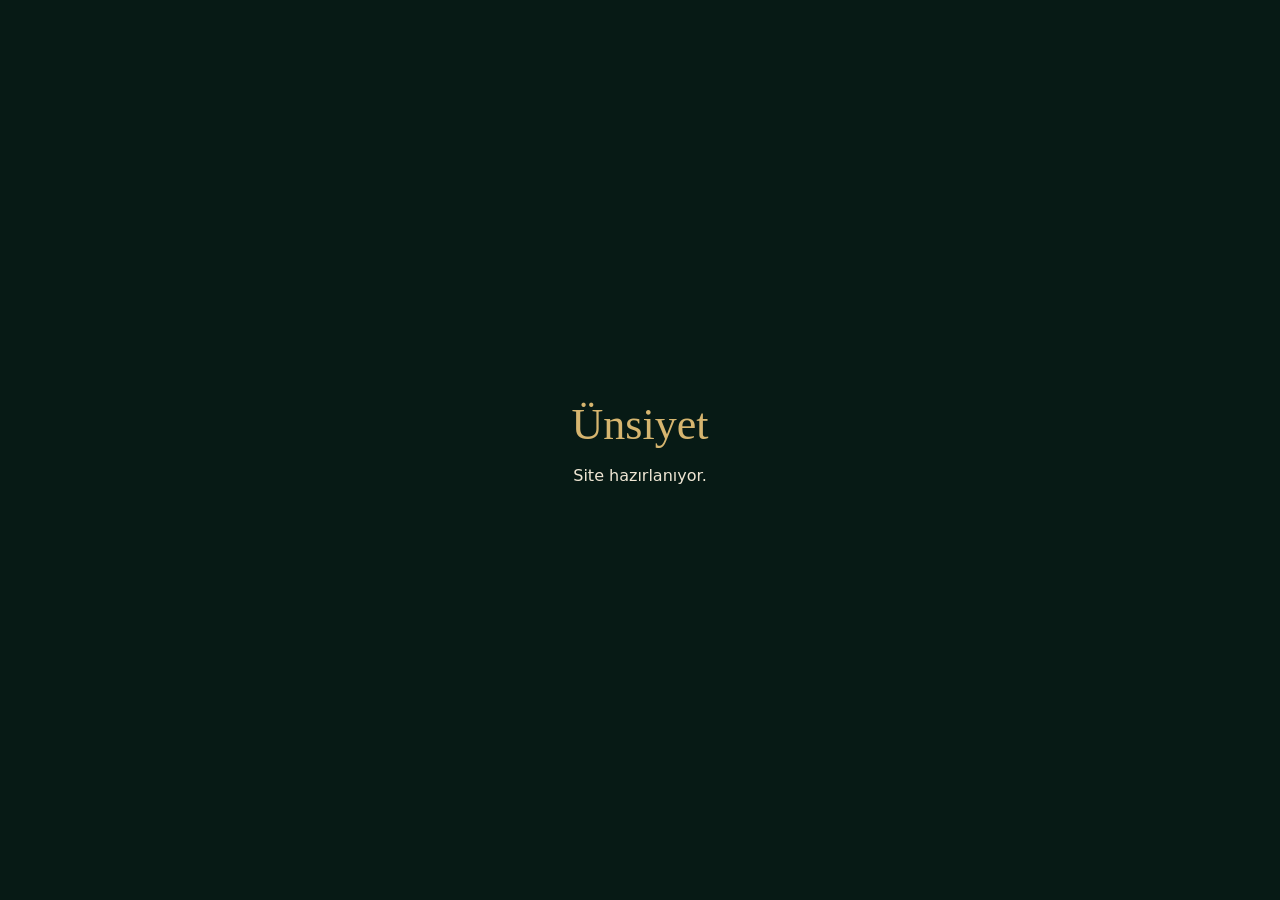
==== index.html @ 8e216255 "Placeholder page for dumaner.com.tr Co-Authored-By: Claude Opus 5.5 <noreply@anthropic.com>" ====
<!doctype html><html lang="tr"><head><meta charset="utf-8"><meta name="viewport" content="width=device-width, initial-scale=1"><title>Ünsiyet</title>
<style>body{margin:0;min-height:100vh;display:grid;place-items:center;background:#071a15;color:#efe6d4;font-family:system-ui,sans-serif;text-align:center}h1{font-family:Georgia,serif;font-weight:500;font-size:44px;margin:0 0 8px;color:#d6b56f}</style></head>
<body><main><h1>Ünsiyet</h1><p>Site hazırlanıyor.</p></main></body></html>
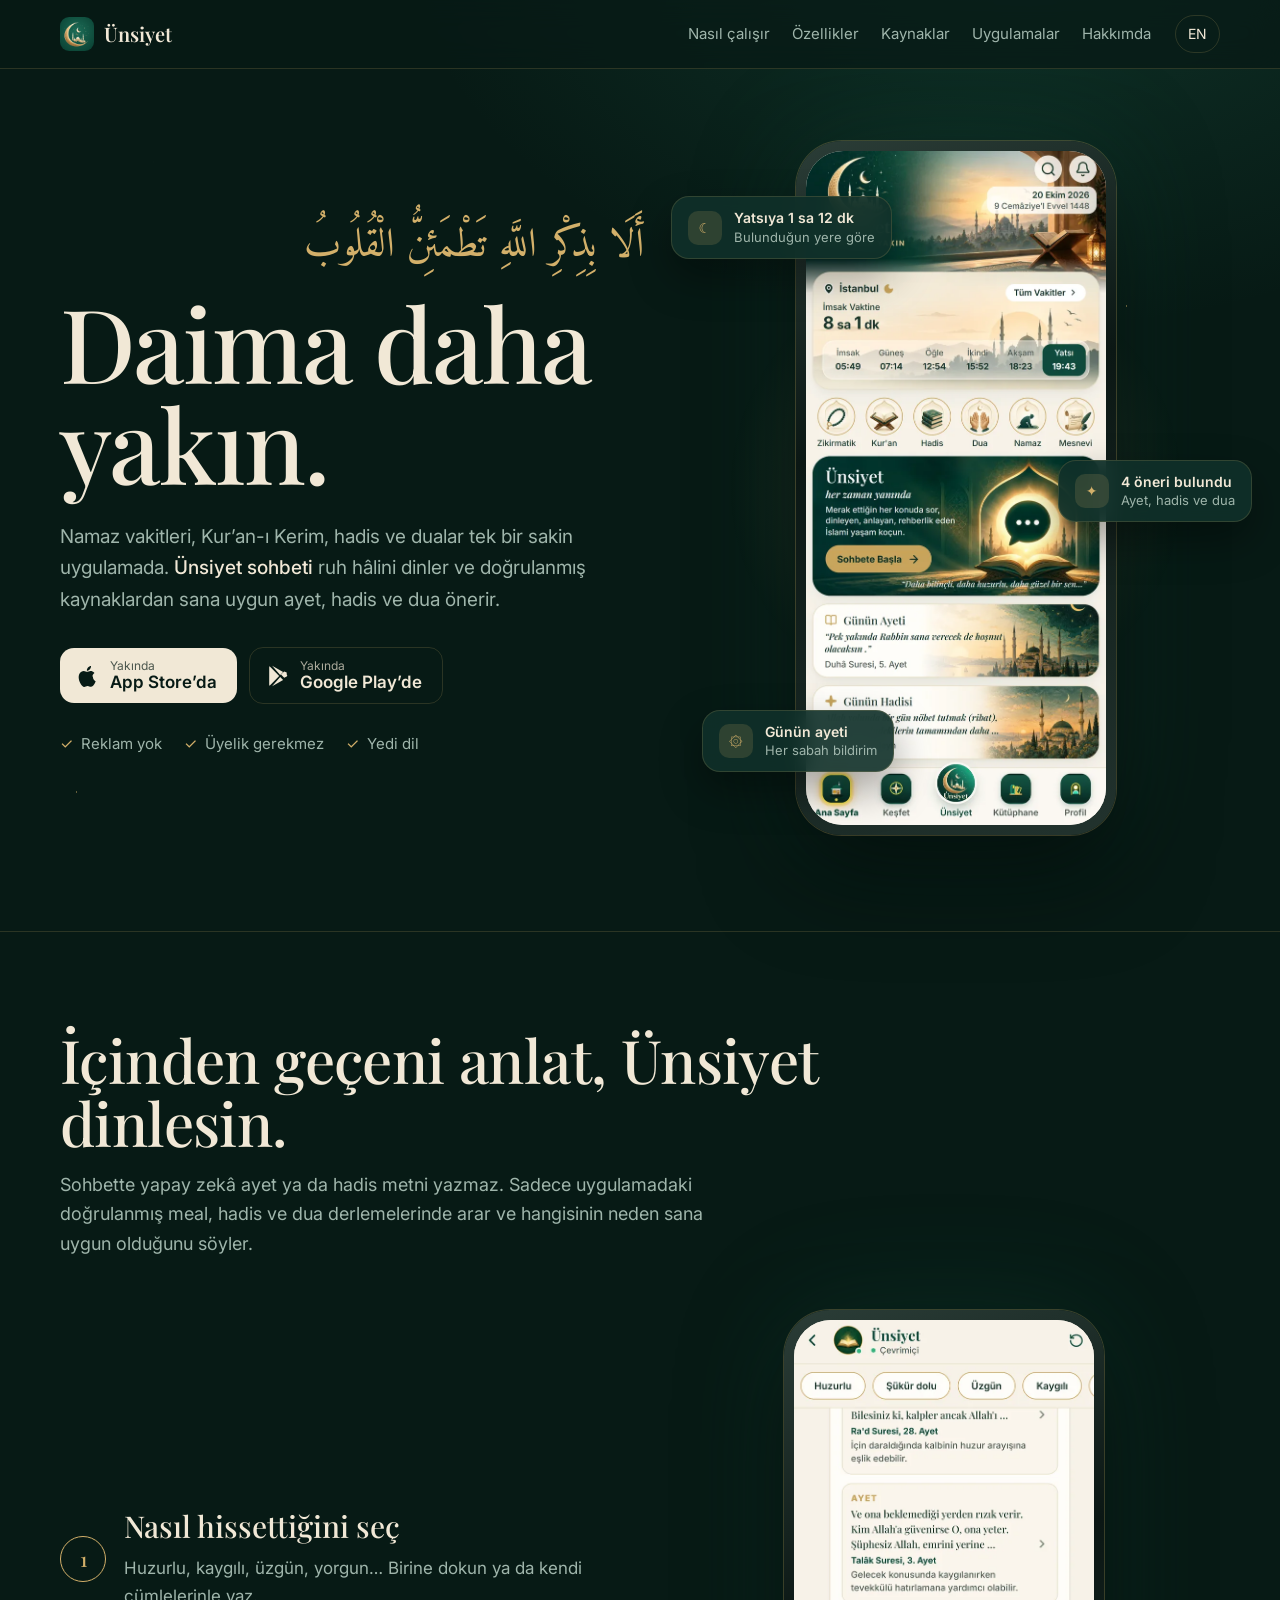
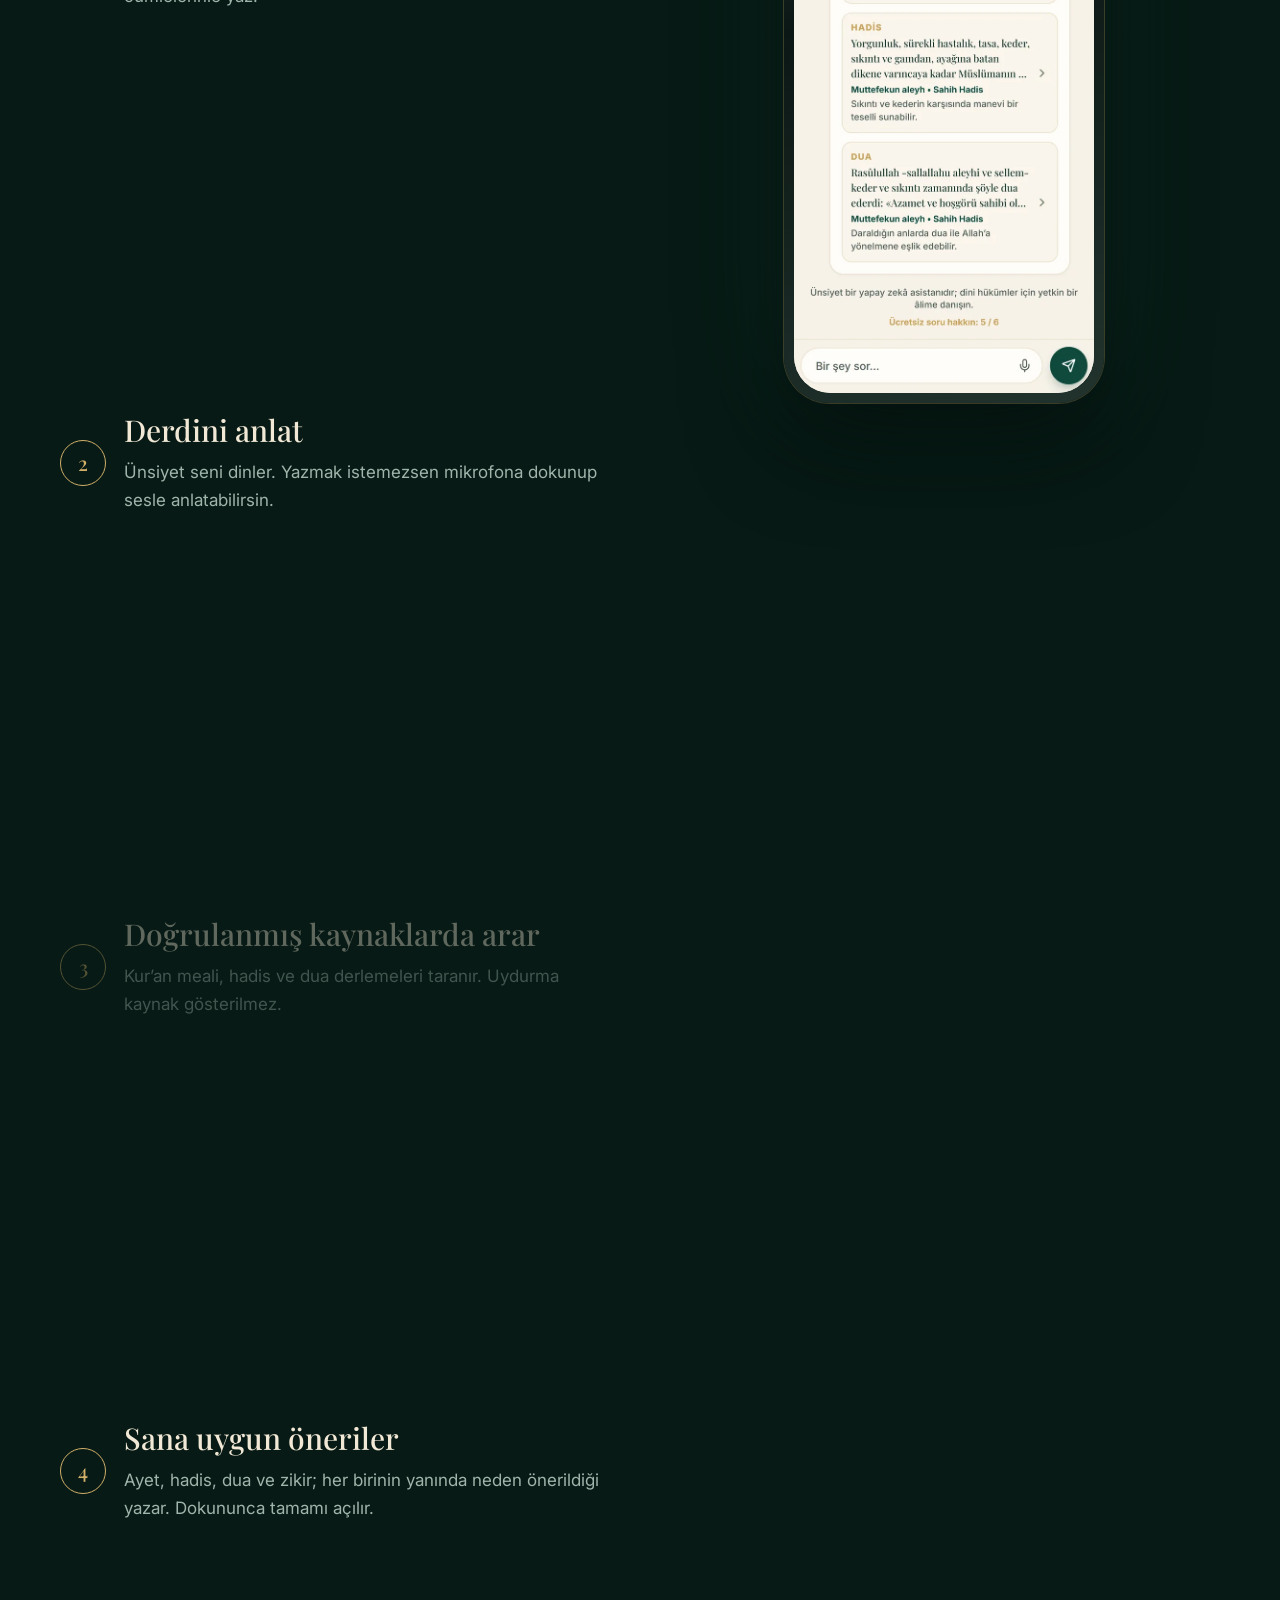
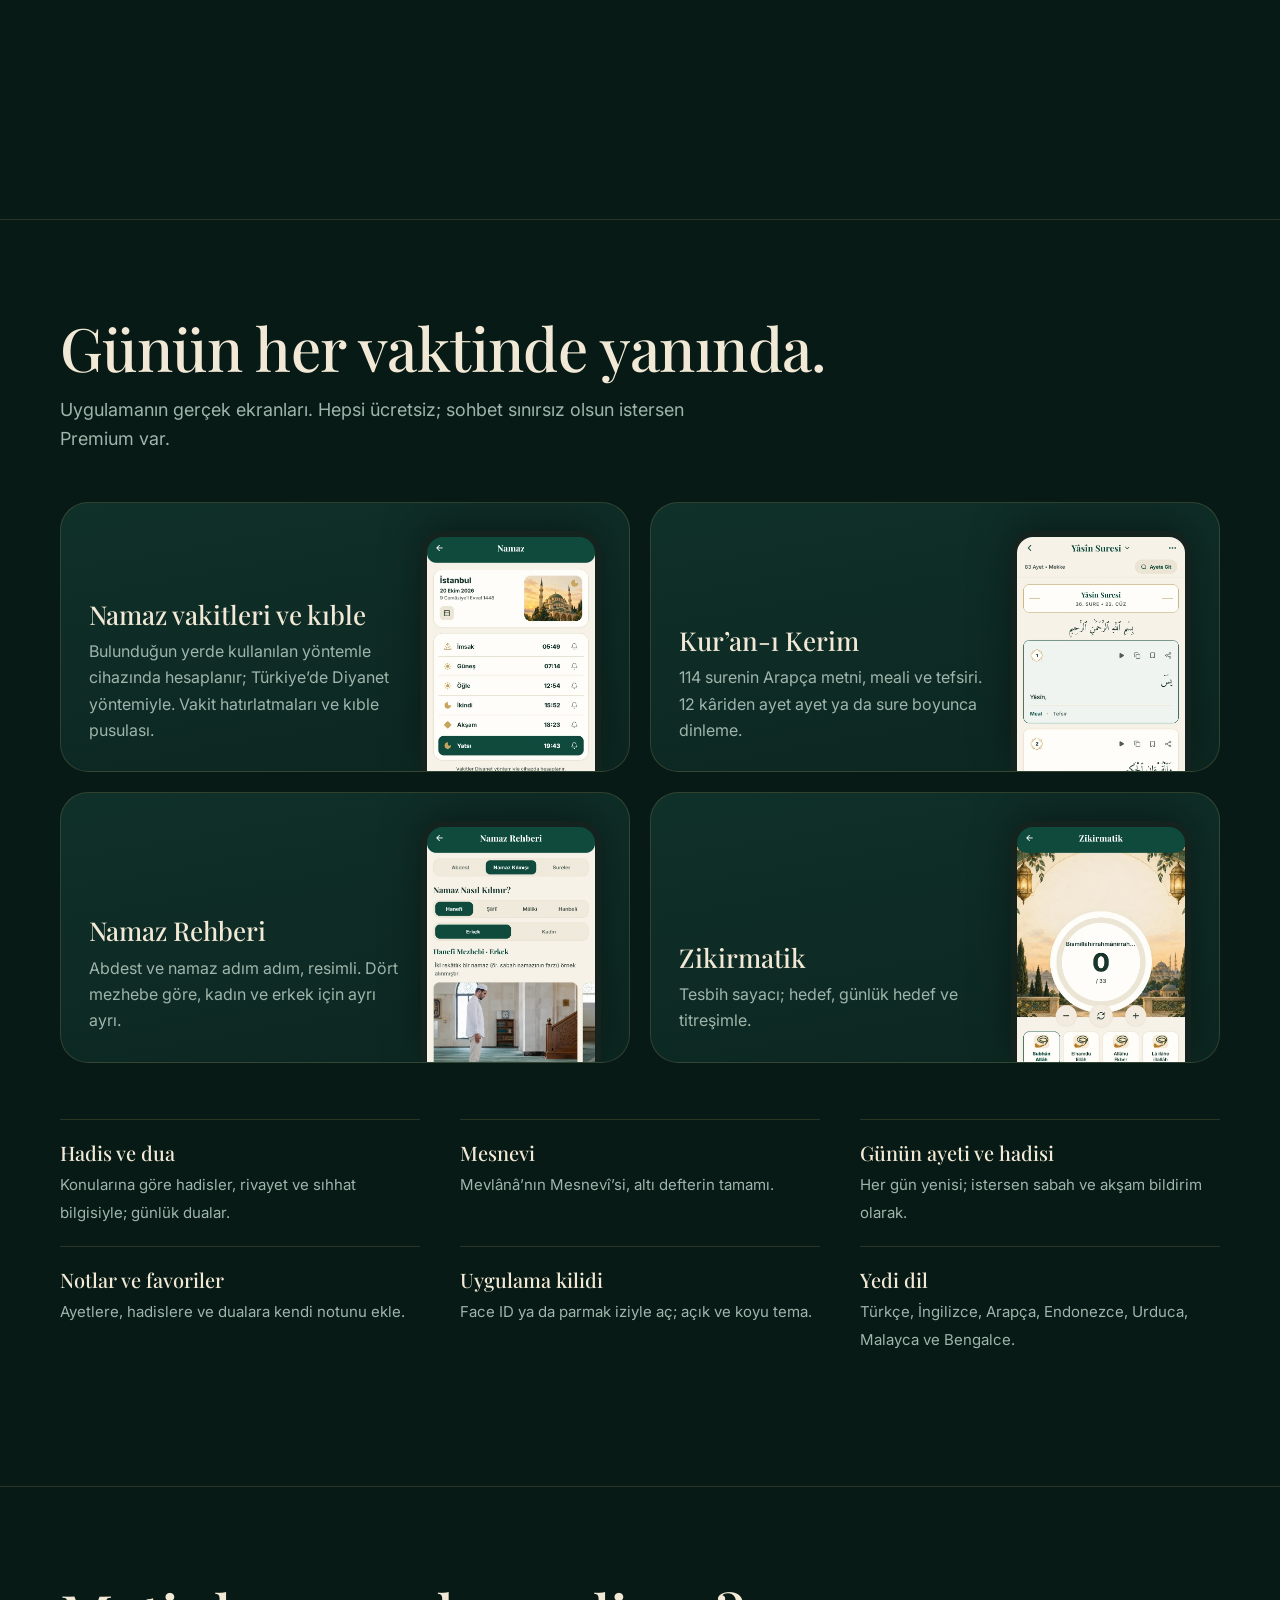
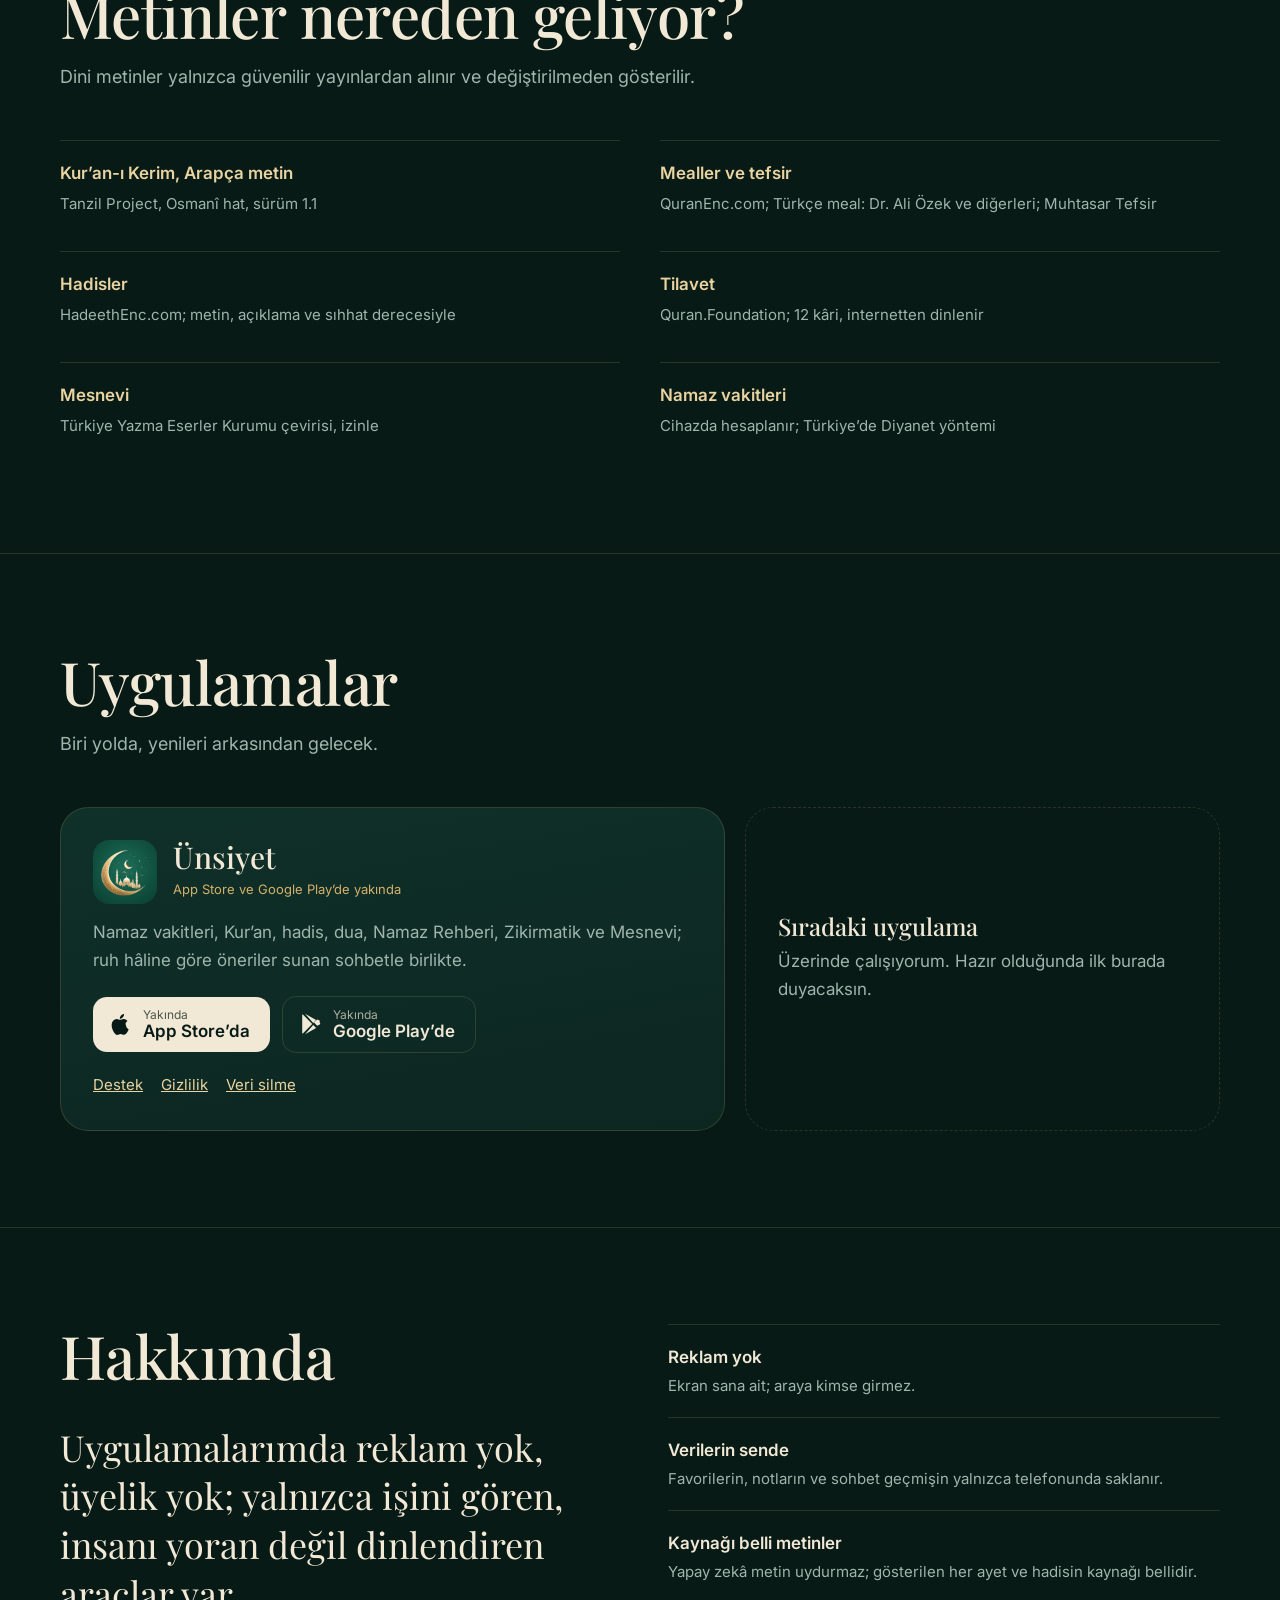
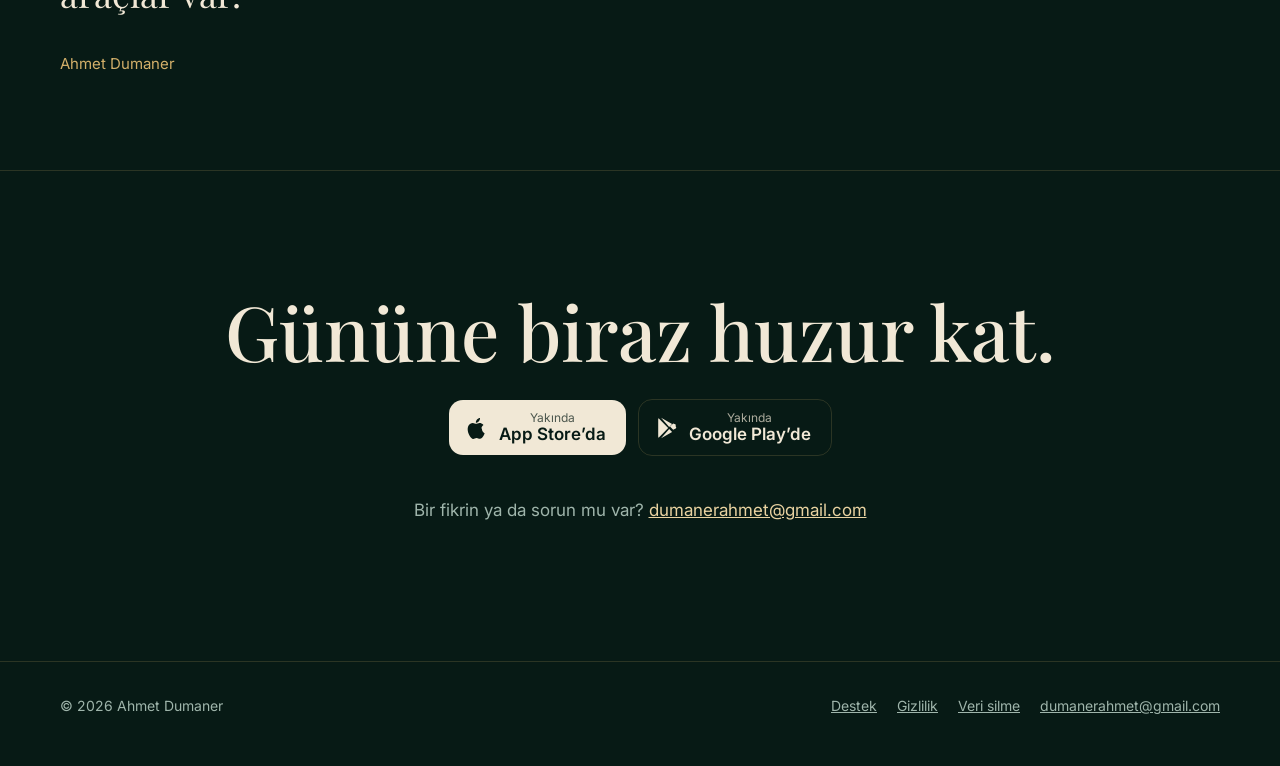
==== commit 68b0a4cc: "First version of dumaner.com.tr Home page in Turkish and English with the app's real screens, the ch" ====
--- a/index.html
+++ b/index.html
@@ -1,3 +1,105 @@
-<!doctype html><html lang="tr"><head><meta charset="utf-8"><meta name="viewport" content="width=device-width, initial-scale=1"><title>Ünsiyet</title>
-<style>body{margin:0;min-height:100vh;display:grid;place-items:center;background:#071a15;color:#efe6d4;font-family:system-ui,sans-serif;text-align:center}h1{font-family:Georgia,serif;font-weight:500;font-size:44px;margin:0 0 8px;color:#d6b56f}</style></head>
-<body><main><h1>Ünsiyet</h1><p>Site hazırlanıyor.</p></main></body></html>
+<!doctype html>
+<html lang="tr" dir="ltr">
+<head>
+<meta charset="utf-8">
+<meta name="viewport" content="width=device-width, initial-scale=1">
+<title>Ünsiyet — Kur’an, namaz vakitleri, dua ve zikir</title>
+<meta name="description" content="Ünsiyet; namaz vakitleri, kıble, Kur’an-ı Kerim, hadis, dua ve zikri bir araya getiren, ruh hâline göre öneriler sunan İslami yaşam uygulaması.">
+<meta name="theme-color" content="#071a15">
+<link rel="canonical" href="https://dumaner.com.tr/">
+<link rel="alternate" hreflang="tr" href="https://dumaner.com.tr/">
+<link rel="alternate" hreflang="en" href="https://dumaner.com.tr/en/">
+<meta property="og:title" content="Ünsiyet — Kur’an, namaz vakitleri, dua ve zikir">
+<meta property="og:description" content="Ünsiyet; namaz vakitleri, kıble, Kur’an-ı Kerim, hadis, dua ve zikri bir araya getiren, ruh hâline göre öneriler sunan İslami yaşam uygulaması.">
+<meta property="og:image" content="https://dumaner.com.tr/assets/og.png">
+<meta property="og:url" content="https://dumaner.com.tr/">
+<link rel="icon" href="/assets/icon-192.png">
+<link rel="apple-touch-icon" href="/assets/icon-192.png">
+<link rel="preconnect" href="https://fonts.googleapis.com">
+<link rel="preconnect" href="https://fonts.gstatic.com" crossorigin>
+<link rel="stylesheet" href="https://fonts.googleapis.com/css2?family=Amiri&family=Inter:wght@400;500;600&family=Playfair+Display:wght@500;600&display=swap">
+<link rel="stylesheet" href="/assets/styles.css">
+</head>
+<body>
+<header class="top"><div class="wrap">
+<a class="brand" href="/"><img src="/assets/icon-192.png" alt=""><span>Ünsiyet</span></a>
+<nav aria-label="Sayfa"><a href="#how">Nasıl çalışır</a><a href="#features">Özellikler</a><a href="#sources">Kaynaklar</a><a href="#apps">Uygulamalar</a><a href="#about">Hakkımda</a></nav><a class="lang" href="/en/" hreflang="en">EN</a>
+</div></header>
+<main>
+<section class="hero" id="top"><div class="wrap">
+<div>
+<h1><span class="arabic" lang="ar" dir="rtl">أَلَا بِذِكْرِ اللَّهِ تَطْمَئِنُّ الْقُلُوبُ</span>Daima daha yakın.</h1>
+<p class="lead">Namaz vakitleri, Kur’an-ı Kerim, hadis ve dualar tek bir sakin uygulamada. <strong>Ünsiyet sohbeti</strong> ruh hâlini dinler ve doğrulanmış kaynaklardan sana uygun ayet, hadis ve dua önerir.</p>
+<div class="actions">
+<a class="store" aria-disabled="true"><svg viewBox="0 0 24 24" aria-hidden="true"><path fill="currentColor" d="M16.4 12.6c0-2.4 2-3.6 2.1-3.7-1.2-1.7-3-1.9-3.6-2-1.5-.2-3 .9-3.8.9s-2-.9-3.3-.9C6.1 7 4.5 8 3.6 9.6c-1.9 3.2-.5 8 1.3 10.6.9 1.3 2 2.7 3.3 2.7 1.3-.1 1.8-.9 3.4-.9s2 .9 3.4.8c1.4 0 2.3-1.3 3.2-2.6 1-1.5 1.4-2.9 1.4-3-.1 0-2.7-1-2.7-4.6zM13.9 5.2c.7-.9 1.2-2 1.1-3.2-1 0-2.3.7-3 1.6-.7.8-1.3 2-1.1 3.1 1.1.1 2.3-.6 3-1.5z"/></svg><span><small>Yakında</small><b>App Store’da</b></span></a>
+<a class="store ghost" aria-disabled="true"><svg viewBox="0 0 24 24" aria-hidden="true"><path fill="currentColor" d="M3.6 2.3c-.3.3-.4.7-.4 1.2v17c0 .5.1.9.4 1.2l9.6-9.7-9.6-9.7zm10.6 10.7 2.9 2.9-11 6.3 8.1-9.2zm0-2L6.1 1.8l11 6.3-2.9 2.9zm6.5-.4c.7.4.7 1.4 0 1.8l-2.5 1.4-3.2-3.2 3.2-3.2 2.5 1.2z"/></svg><span><small>Yakında</small><b>Google Play’de</b></span></a>
+</div>
+<ul class="facts"><li>Reklam yok</li><li>Üyelik gerekmez</li><li>Yedi dil</li></ul>
+</div>
+<div class="stage">
+<div class="halo"></div>
+<div class="phone"><div class="screen"><img src="/assets/shots/tr/1-home.webp" alt="Daima daha yakın." fetchpriority="high" width="430" height="932"></div></div>
+<div class="chip c1" aria-hidden="true"><i>☾</i><div><b>Yatsıya 1 sa 12 dk</b><span>Bulunduğun yere göre</span></div></div>
+<div class="chip c2" aria-hidden="true"><i>✦</i><div><b>4 öneri bulundu</b><span>Ayet, hadis ve dua</span></div></div>
+<div class="chip c3" aria-hidden="true"><i>۞</i><div><b>Günün ayeti</b><span>Her sabah bildirim</span></div></div>
+</div>
+</div></section>
+
+<section class="block" id="how"><div class="wrap">
+<h2>İçinden geçeni anlat, Ünsiyet dinlesin.</h2>
+<p class="intro">Sohbette yapay zekâ ayet ya da hadis metni yazmaz. Sadece uygulamadaki doğrulanmış meal, hadis ve dua derlemelerinde arar ve hangisinin neden sana uygun olduğunu söyler.</p>
+<div class="how">
+<ol class="steps"><li><h3>Nasıl hissettiğini seç</h3><p>Huzurlu, kaygılı, üzgün, yorgun… Birine dokun ya da kendi cümlelerinle yaz.</p></li><li><h3>Derdini anlat</h3><p>Ünsiyet seni dinler. Yazmak istemezsen mikrofona dokunup sesle anlatabilirsin.</p></li><li><h3>Doğrulanmış kaynaklarda arar</h3><p>Kur’an meali, hadis ve dua derlemeleri taranır. Uydurma kaynak gösterilmez.</p></li><li><h3>Sana uygun öneriler</h3><p>Ayet, hadis, dua ve zikir; her birinin yanında neden önerildiği yazar. Dokununca tamamı açılır.</p></li></ol>
+<div class="sticky" aria-hidden="true"><div class="phone"><div class="screen">
+<div class="mock"><div class="bar"><img src="/assets/icon-192.png" alt=""><div><b>Ünsiyet</b><span>● Çevrimiçi</span></div></div><div class="moods"><span>Huzurlu</span><span>Şükür dolu</span><span>Üzgün</span><span class="sel">Kaygılı</span><span>Yorgun</span></div><div class="bubble">Selâmün aleyküm! Bugün kendini nasıl hissediyorsun?</div></div>
+<div class="mock"><div class="bar"><img src="/assets/icon-192.png" alt=""><div><b>Ünsiyet</b><span>● Çevrimiçi</span></div></div><div class="bubble">Selâmün aleyküm! Bugün kendini nasıl hissediyorsun?</div><div class="bubble me">Son zamanlarda geleceğimle ilgili çok kaygılıyım, içim daralıyor.</div><div class="typing">Ünsiyet yazıyor…</div></div>
+<div class="mock"><div class="bar"><img src="/assets/icon-192.png" alt=""><div><b>Ünsiyet</b><span>● Çevrimiçi</span></div></div><div class="bubble me">Son zamanlarda geleceğimle ilgili çok kaygılıyım, içim daralıyor.</div><div class="sources"><div><span>Kur’an meali</span><em>kaygı, huzur</em></div><div><span>Hadisler</span><em>sıkıntı, tasa</em></div><div><span>Dualar</span><em>darlık anı</em></div></div><div class="typing">Ünsiyet yazıyor…</div></div>
+<img src="/assets/shots/tr/2-chat.webp" alt="Sana uygun öneriler" loading="lazy" width="430" height="932">
+</div></div></div>
+</div>
+</div></section>
+
+<section class="block" id="features"><div class="wrap">
+<h2>Günün her vaktinde yanında.</h2>
+<p class="intro">Uygulamanın gerçek ekranları. Hepsi ücretsiz; sohbet sınırsız olsun istersen Premium var.</p>
+<div class="tiles"><article class="tile"><div><h3>Namaz vakitleri ve kıble</h3><p>Bulunduğun yerde kullanılan yöntemle cihazında hesaplanır; Türkiye’de Diyanet yöntemiyle. Vakit hatırlatmaları ve kıble pusulası.</p></div><div class="shot"><img src="/assets/shots/tr/3-prayer.webp" alt="Namaz vakitleri ve kıble" loading="lazy" width="430" height="932"></div></article><article class="tile"><div><h3>Kur’an-ı Kerim</h3><p>114 surenin Arapça metni, meali ve tefsiri. 12 kâriden ayet ayet ya da sure boyunca dinleme.</p></div><div class="shot"><img src="/assets/shots/tr/4-quran.webp" alt="Kur’an-ı Kerim" loading="lazy" width="430" height="932"></div></article><article class="tile"><div><h3>Namaz Rehberi</h3><p>Abdest ve namaz adım adım, resimli. Dört mezhebe göre, kadın ve erkek için ayrı ayrı.</p></div><div class="shot"><img src="/assets/shots/tr/5-guide.webp" alt="Namaz Rehberi" loading="lazy" width="430" height="932"></div></article><article class="tile"><div><h3>Zikirmatik</h3><p>Tesbih sayacı; hedef, günlük hedef ve titreşimle.</p></div><div class="shot"><img src="/assets/shots/tr/6-dhikr.webp" alt="Zikirmatik" loading="lazy" width="430" height="932"></div></article></div>
+<ul class="more"><li><b>Hadis ve dua</b><span>Konularına göre hadisler, rivayet ve sıhhat bilgisiyle; günlük dualar.</span></li><li><b>Mesnevi</b><span>Mevlânâ’nın Mesnevî’si, altı defterin tamamı.</span></li><li><b>Günün ayeti ve hadisi</b><span>Her gün yenisi; istersen sabah ve akşam bildirim olarak.</span></li><li><b>Notlar ve favoriler</b><span>Ayetlere, hadislere ve dualara kendi notunu ekle.</span></li><li><b>Uygulama kilidi</b><span>Face ID ya da parmak iziyle aç; açık ve koyu tema.</span></li><li><b>Yedi dil</b><span>Türkçe, İngilizce, Arapça, Endonezce, Urduca, Malayca ve Bengalce.</span></li></ul>
+</div></section>
+
+<section class="block" id="sources"><div class="wrap">
+<h2>Metinler nereden geliyor?</h2>
+<p class="intro">Dini metinler yalnızca güvenilir yayınlardan alınır ve değiştirilmeden gösterilir.</p>
+<ul class="sources-list"><li><b>Kur’an-ı Kerim, Arapça metin</b><span>Tanzil Project, Osmanî hat, sürüm 1.1</span></li><li><b>Mealler ve tefsir</b><span>QuranEnc.com; Türkçe meal: Dr. Ali Özek ve diğerleri; Muhtasar Tefsir</span></li><li><b>Hadisler</b><span>HadeethEnc.com; metin, açıklama ve sıhhat derecesiyle</span></li><li><b>Tilavet</b><span>Quran.Foundation; 12 kâri, internetten dinlenir</span></li><li><b>Mesnevi</b><span>Türkiye Yazma Eserler Kurumu çevirisi, izinle</span></li><li><b>Namaz vakitleri</b><span>Cihazda hesaplanır; Türkiye’de Diyanet yöntemi</span></li></ul>
+</div></section>
+
+<section class="block" id="apps"><div class="wrap">
+<h2>Uygulamalar</h2>
+<p class="intro">Biri yolda, yenileri arkasından gelecek.</p>
+<div class="apps">
+<article class="app-card"><header><img src="/assets/icon-192.png" alt=""><div><h3>Ünsiyet</h3><span class="status">App Store ve Google Play’de yakında</span></div></header>
+<p>Namaz vakitleri, Kur’an, hadis, dua, Namaz Rehberi, Zikirmatik ve Mesnevi; ruh hâline göre öneriler sunan sohbetle birlikte.</p><div class="actions">
+<a class="store" aria-disabled="true"><svg viewBox="0 0 24 24" aria-hidden="true"><path fill="currentColor" d="M16.4 12.6c0-2.4 2-3.6 2.1-3.7-1.2-1.7-3-1.9-3.6-2-1.5-.2-3 .9-3.8.9s-2-.9-3.3-.9C6.1 7 4.5 8 3.6 9.6c-1.9 3.2-.5 8 1.3 10.6.9 1.3 2 2.7 3.3 2.7 1.3-.1 1.8-.9 3.4-.9s2 .9 3.4.8c1.4 0 2.3-1.3 3.2-2.6 1-1.5 1.4-2.9 1.4-3-.1 0-2.7-1-2.7-4.6zM13.9 5.2c.7-.9 1.2-2 1.1-3.2-1 0-2.3.7-3 1.6-.7.8-1.3 2-1.1 3.1 1.1.1 2.3-.6 3-1.5z"/></svg><span><small>Yakında</small><b>App Store’da</b></span></a>
+<a class="store ghost" aria-disabled="true"><svg viewBox="0 0 24 24" aria-hidden="true"><path fill="currentColor" d="M3.6 2.3c-.3.3-.4.7-.4 1.2v17c0 .5.1.9.4 1.2l9.6-9.7-9.6-9.7zm10.6 10.7 2.9 2.9-11 6.3 8.1-9.2zm0-2L6.1 1.8l11 6.3-2.9 2.9zm6.5-.4c.7.4.7 1.4 0 1.8l-2.5 1.4-3.2-3.2 3.2-3.2 2.5 1.2z"/></svg><span><small>Yakında</small><b>Google Play’de</b></span></a>
+</div><div class="links"><a href="/unsiyet/support.html#tr">Destek</a><a href="/unsiyet/privacy.html#tr">Gizlilik</a><a href="/unsiyet/delete-data.html#tr">Veri silme</a></div></article>
+<article class="app-card next"><h3>Sıradaki uygulama</h3><p>Üzerinde çalışıyorum. Hazır olduğunda ilk burada duyacaksın.</p></article>
+</div>
+</div></section>
+
+<section class="block" id="about"><div class="wrap about">
+<div><h2>Hakkımda</h2><blockquote><p>Uygulamalarımda reklam yok, üyelik yok; yalnızca işini gören, insanı yoran değil dinlendiren araçlar var.</p><footer>Ahmet Dumaner</footer></blockquote></div>
+<ul class="values"><li><b>Reklam yok</b><span>Ekran sana ait; araya kimse girmez.</span></li><li><b>Verilerin sende</b><span>Favorilerin, notların ve sohbet geçmişin yalnızca telefonunda saklanır.</span></li><li><b>Kaynağı belli metinler</b><span>Yapay zekâ metin uydurmaz; gösterilen her ayet ve hadisin kaynağı bellidir.</span></li></ul>
+</div></section>
+
+<section class="closing" id="contact"><div class="wrap">
+<h2>Gününe biraz huzur kat.</h2>
+<div class="actions">
+<a class="store" aria-disabled="true"><svg viewBox="0 0 24 24" aria-hidden="true"><path fill="currentColor" d="M16.4 12.6c0-2.4 2-3.6 2.1-3.7-1.2-1.7-3-1.9-3.6-2-1.5-.2-3 .9-3.8.9s-2-.9-3.3-.9C6.1 7 4.5 8 3.6 9.6c-1.9 3.2-.5 8 1.3 10.6.9 1.3 2 2.7 3.3 2.7 1.3-.1 1.8-.9 3.4-.9s2 .9 3.4.8c1.4 0 2.3-1.3 3.2-2.6 1-1.5 1.4-2.9 1.4-3-.1 0-2.7-1-2.7-4.6zM13.9 5.2c.7-.9 1.2-2 1.1-3.2-1 0-2.3.7-3 1.6-.7.8-1.3 2-1.1 3.1 1.1.1 2.3-.6 3-1.5z"/></svg><span><small>Yakında</small><b>App Store’da</b></span></a>
+<a class="store ghost" aria-disabled="true"><svg viewBox="0 0 24 24" aria-hidden="true"><path fill="currentColor" d="M3.6 2.3c-.3.3-.4.7-.4 1.2v17c0 .5.1.9.4 1.2l9.6-9.7-9.6-9.7zm10.6 10.7 2.9 2.9-11 6.3 8.1-9.2zm0-2L6.1 1.8l11 6.3-2.9 2.9zm6.5-.4c.7.4.7 1.4 0 1.8l-2.5 1.4-3.2-3.2 3.2-3.2 2.5 1.2z"/></svg><span><small>Yakında</small><b>Google Play’de</b></span></a>
+</div>
+<p>Bir fikrin ya da sorun mu var? <a href="mailto:dumanerahmet@gmail.com">dumanerahmet@gmail.com</a></p>
+</div></section>
+</main>
+<footer class="site"><div class="wrap"><span>© 2026 Ahmet Dumaner</span><nav><a href="/unsiyet/support.html#tr">Destek</a><a href="/unsiyet/privacy.html#tr">Gizlilik</a><a href="/unsiyet/delete-data.html#tr">Veri silme</a><a href="mailto:dumanerahmet@gmail.com">dumanerahmet@gmail.com</a></nav></div></footer>
+<script src="/assets/site.js" defer></script>
+</body>
+</html>
--- a/assets/styles.css
+++ b/assets/styles.css
@@ -0,0 +1,322 @@
+/* dumaner.com.tr — night emerald, gold, parchment. Shared by every page. */
+:root {
+  --night: #071a15;
+  --deep: #0c2620;
+  --panel: #10302a;
+  --line: rgba(211, 176, 106, 0.18);
+  --gold: #d3b06a;
+  --gold-soft: #e9d3a1;
+  --parchment: #f1e8d6;
+  --sage: #9fb5ab;
+  --emerald: #2f8f70;
+  --radius-lg: 28px;
+  --radius-md: 18px;
+  --serif: 'Playfair Display', Georgia, 'Times New Roman', serif;
+  --sans: 'Inter', system-ui, -apple-system, 'Segoe UI', sans-serif;
+  --arabic: 'Amiri', 'Noto Naskh Arabic', serif;
+  color-scheme: dark;
+}
+
+* { box-sizing: border-box; }
+html { scroll-behavior: smooth; }
+@media (prefers-reduced-motion: reduce) { html { scroll-behavior: auto; } }
+
+body {
+  margin: 0;
+  background: var(--night);
+  color: var(--parchment);
+  font: 400 17px/1.65 var(--sans);
+  -webkit-font-smoothing: antialiased;
+}
+
+/* A quiet star field behind the whole page. */
+body::before {
+  content: '';
+  position: fixed;
+  inset: 0;
+  z-index: -1;
+  background:
+    radial-gradient(1px 1px at 12% 18%, rgba(241, 232, 214, 0.55) 50%, transparent 51%),
+    radial-gradient(1px 1px at 72% 9%, rgba(241, 232, 214, 0.4) 50%, transparent 51%),
+    radial-gradient(1.5px 1.5px at 88% 34%, rgba(211, 176, 106, 0.6) 50%, transparent 51%),
+    radial-gradient(1px 1px at 33% 62%, rgba(241, 232, 214, 0.35) 50%, transparent 51%),
+    radial-gradient(1px 1px at 58% 78%, rgba(241, 232, 214, 0.3) 50%, transparent 51%),
+    radial-gradient(1.5px 1.5px at 6% 88%, rgba(211, 176, 106, 0.45) 50%, transparent 51%),
+    radial-gradient(900px 600px at 80% -10%, rgba(47, 143, 112, 0.22), transparent 70%),
+    var(--night);
+}
+
+a { color: var(--gold-soft); }
+a:focus-visible, button:focus-visible { outline: 2px solid var(--gold); outline-offset: 3px; border-radius: 6px; }
+img { max-width: 100%; display: block; }
+
+.wrap { width: min(1160px, 100% - 32px); margin-inline: auto; }
+
+/* Header */
+.top {
+  position: sticky;
+  top: 0;
+  z-index: 10;
+  backdrop-filter: blur(14px);
+  background: rgba(7, 26, 21, 0.72);
+  border-bottom: 1px solid var(--line);
+}
+.top .wrap { display: flex; align-items: center; gap: 24px; min-height: 68px; }
+.brand { display: flex; align-items: center; gap: 10px; text-decoration: none; color: var(--parchment); }
+.brand img { width: 34px; height: 34px; border-radius: 9px; }
+.brand span { font: 600 20px/1 var(--serif); }
+.top nav { display: flex; gap: 22px; margin-inline-start: auto; }
+.top nav a { color: var(--sage); text-decoration: none; font-size: 15px; }
+.top nav a:hover { color: var(--parchment); }
+.lang { font-size: 14px; padding: 6px 12px; border: 1px solid var(--line); border-radius: 999px; text-decoration: none; color: var(--parchment); }
+@media (max-width: 860px) { .top nav { display: none; } .lang { margin-inline-start: auto; } }
+
+/* Hero */
+.hero { padding: 72px 0 96px; }
+.hero .wrap { display: grid; grid-template-columns: 1.05fr 0.95fr; gap: 48px; align-items: center; }
+.hero h1 {
+  font: 500 clamp(52px, 8vw, 104px) / 0.98 var(--serif);
+  letter-spacing: -0.02em;
+  margin: 0 0 28px;
+  color: var(--parchment);
+}
+.hero h1 .arabic {
+  display: block;
+  font: 400 clamp(26px, 3.4vw, 40px) / 1.4 var(--arabic);
+  color: var(--gold);
+  letter-spacing: 0;
+  margin-bottom: 18px;
+  text-align: start;
+}
+.hero p.lead { font-size: 19px; color: var(--sage); max-width: 34em; margin: 0 0 32px; }
+.hero p.lead strong { color: var(--parchment); font-weight: 500; }
+.actions { display: flex; flex-wrap: wrap; gap: 12px; align-items: center; }
+.store {
+  display: inline-flex;
+  align-items: center;
+  gap: 10px;
+  padding: 11px 20px 11px 16px;
+  border-radius: 14px;
+  background: var(--parchment);
+  color: var(--night);
+  text-decoration: none;
+  line-height: 1.15;
+}
+.store svg { width: 24px; height: 24px; flex: none; }
+.store small { display: block; font-size: 12px; opacity: 0.7; }
+.store b { font-size: 17px; font-weight: 600; }
+.store[aria-disabled='true'] { cursor: default; }
+.store.ghost { background: transparent; color: var(--parchment); border: 1px solid var(--line); }
+.button-link { color: var(--parchment); text-decoration: none; padding: 12px 18px; border-radius: 14px; border: 1px solid var(--line); font-weight: 500; }
+.button-link:hover { border-color: var(--gold); }
+.facts { display: flex; flex-wrap: wrap; gap: 8px 22px; list-style: none; padding: 0; margin: 28px 0 0; color: var(--sage); font-size: 15px; }
+.facts li::before { content: '✓'; color: var(--gold); margin-inline-end: 8px; }
+
+/* Phone frame around a real screenshot */
+.stage { position: relative; display: grid; place-items: center; min-height: 640px; }
+.phone {
+  position: relative;
+  width: min(320px, 78vw);
+  aspect-ratio: 430 / 932;
+  border-radius: 46px;
+  padding: 10px;
+  background: linear-gradient(160deg, #2b3d37, #0b1714 40%, #22332e);
+  box-shadow: 0 0 0 1px rgba(211, 176, 106, 0.25), 0 40px 90px rgba(0, 0, 0, 0.55), 0 0 120px rgba(47, 143, 112, 0.18);
+}
+.phone .screen { width: 100%; height: 100%; border-radius: 37px; overflow: hidden; background: #f7f2e9; position: relative; }
+.phone .screen img { width: 100%; height: 100%; object-fit: cover; object-position: top; }
+.halo {
+  position: absolute;
+  width: 520px;
+  height: 520px;
+  border-radius: 50%;
+  background: radial-gradient(circle, rgba(211, 176, 106, 0.16), transparent 62%);
+  z-index: -1;
+}
+.chip {
+  position: absolute;
+  display: flex;
+  align-items: center;
+  gap: 12px;
+  padding: 12px 16px;
+  border-radius: var(--radius-md);
+  background: rgba(16, 48, 42, 0.9);
+  border: 1px solid var(--line);
+  backdrop-filter: blur(10px);
+  box-shadow: 0 18px 40px rgba(0, 0, 0, 0.35);
+  font-size: 14px;
+  line-height: 1.3;
+  max-width: 240px;
+}
+.chip b { display: block; color: var(--parchment); font-weight: 600; }
+.chip span { color: var(--sage); font-size: 13px; }
+.chip i { font-style: normal; display: grid; place-items: center; width: 34px; height: 34px; border-radius: 10px; background: rgba(211, 176, 106, 0.16); color: var(--gold); flex: none; }
+.chip.c1 { top: 8%; inset-inline-start: -4%; }
+.chip.c2 { top: 46%; inset-inline-end: -6%; }
+.chip.c3 { bottom: 9%; inset-inline-start: 2%; }
+
+/* Hero entrance: the one orchestrated moment on the page. */
+@media (prefers-reduced-motion: no-preference) {
+  .hero h1, .hero .lead, .hero .actions, .hero .facts { animation: rise 0.9s cubic-bezier(0.2, 0.7, 0.2, 1) both; }
+  .hero .lead { animation-delay: 0.12s; }
+  .hero .actions { animation-delay: 0.22s; }
+  .hero .facts { animation-delay: 0.3s; }
+  .hero .phone { animation: rise 1.1s 0.15s cubic-bezier(0.2, 0.7, 0.2, 1) both; }
+  .hero .chip { animation: fade 0.8s both; }
+  .hero .chip.c1 { animation-delay: 0.8s; }
+  .hero .chip.c2 { animation-delay: 1s; }
+  .hero .chip.c3 { animation-delay: 1.2s; }
+}
+@keyframes rise { from { opacity: 0; transform: translateY(24px); } to { opacity: 1; transform: none; } }
+@keyframes fade { from { opacity: 0; } to { opacity: 1; } }
+
+@media (max-width: 900px) {
+  .hero { padding-top: 40px; }
+  .hero .wrap { grid-template-columns: 1fr; }
+  .stage { min-height: 0; padding: 24px 0 8px; }
+  .chip.c1 { inset-inline-start: 0; }
+  .chip.c2 { inset-inline-end: 0; }
+}
+
+/* Section headings */
+section.block { padding: 96px 0; border-top: 1px solid var(--line); }
+.block h2 { font: 500 clamp(36px, 5vw, 60px) / 1.05 var(--serif); margin: 0 0 16px; letter-spacing: -0.01em; max-width: 16em; }
+.block .intro { color: var(--sage); font-size: 18px; max-width: 38em; margin: 0 0 48px; }
+
+/* How the chat works: steps on one side, a sticky phone on the other */
+.how { display: grid; grid-template-columns: 1fr 1fr; gap: 56px; }
+.steps { list-style: none; margin: 0; padding: 0; counter-reset: step; }
+.steps li {
+  counter-increment: step;
+  min-height: clamp(320px, 56vh, 520px);
+  display: flex;
+  flex-direction: column;
+  justify-content: center;
+  padding-inline-start: 64px;
+  position: relative;
+  opacity: 0.38;
+  transition: opacity 0.4s;
+}
+.steps li.on { opacity: 1; }
+.steps li::before {
+  content: counter(step);
+  position: absolute;
+  inset-inline-start: 0;
+  top: 50%;
+  translate: 0 -50%;
+  width: 44px;
+  height: 44px;
+  border-radius: 50%;
+  display: grid;
+  place-items: center;
+  border: 1px solid var(--gold);
+  color: var(--gold);
+  font: 500 20px/1 var(--serif);
+}
+.steps h3 { font: 500 30px/1.2 var(--serif); margin: 0 0 10px; }
+.steps p { color: var(--sage); margin: 0; max-width: 28em; }
+.how .sticky { position: sticky; top: 96px; height: min(700px, calc(100vh - 120px)); display: grid; place-items: center; }
+.how .screen > * { position: absolute; inset: 0; opacity: 0; transition: opacity 0.5s; }
+.how .screen > .on { opacity: 1; }
+@media (max-width: 900px) {
+  .how { grid-template-columns: 1fr; }
+  .how .sticky { display: none; }
+  .steps li { min-height: 0; opacity: 1; padding-block: 18px; }
+}
+
+/* Drawn chat screens inside the phone (steps 1–3) */
+.mock { background: #f7f2e9; color: #1f2a24; font: 400 13px/1.45 var(--sans); padding: 18px 14px; display: flex; flex-direction: column; gap: 12px; }
+.mock .bar { display: flex; align-items: center; gap: 10px; padding-bottom: 12px; border-bottom: 1px solid #e6dccb; }
+.mock .bar img { width: 34px; height: 34px; border-radius: 50%; }
+.mock .bar b { font: 600 17px/1 var(--serif); color: #0f4a3c; }
+.mock .bar span { display: block; font-size: 11px; color: #2f8f70; }
+.mock .moods { display: flex; flex-wrap: wrap; gap: 6px; }
+.mock .moods span { border: 1px solid #c9a45c; border-radius: 999px; padding: 4px 10px; font-size: 12px; background: #fffdf8; }
+.mock .moods span.sel { background: #0f4a3c; color: #fff; border-color: #0f4a3c; }
+.mock .bubble { background: #fffdf8; border: 1px solid #e6dccb; border-radius: 16px; padding: 10px 12px; max-width: 86%; }
+.mock .bubble.me { align-self: flex-end; background: #0f4a3c; color: #f7f2e9; border-color: #0f4a3c; }
+.mock .typing { color: #6b766f; font-size: 12px; }
+.mock .sources { display: grid; gap: 8px; }
+.mock .sources div { display: flex; justify-content: space-between; gap: 8px; background: #fffdf8; border: 1px solid #e6dccb; border-radius: 12px; padding: 9px 11px; }
+.mock .sources em { font-style: normal; color: #2f8f70; font-weight: 600; }
+
+/* Features: a few large tiles with real screens, the rest as a compact list */
+.tiles { display: grid; grid-template-columns: repeat(2, 1fr); gap: 20px; }
+.tile {
+  display: grid;
+  grid-template-columns: 1fr 180px;
+  gap: 20px;
+  align-items: end;
+  padding: 28px 28px 0;
+  border-radius: var(--radius-lg);
+  background: linear-gradient(170deg, var(--panel), var(--deep));
+  border: 1px solid var(--line);
+  overflow: hidden;
+}
+.tile h3 { font: 500 26px/1.2 var(--serif); margin: 0 0 8px; }
+.tile p { color: var(--sage); margin: 0 0 28px; font-size: 16px; }
+.tile .shot { border-radius: 22px 22px 0 0; overflow: hidden; border: 6px solid #15231f; border-bottom: 0; box-shadow: 0 -10px 40px rgba(0, 0, 0, 0.35); }
+.tile .shot img { aspect-ratio: 430 / 600; height: auto; object-fit: cover; object-position: top; width: 100%; }
+@media (max-width: 900px) { .tiles { grid-template-columns: 1fr; } .tile { grid-template-columns: 1fr 140px; } }
+@media (max-width: 480px) { .tile { grid-template-columns: 1fr; } .tile .shot { max-width: 220px; margin-inline: auto; } }
+
+.more { display: grid; grid-template-columns: repeat(3, 1fr); gap: 0 40px; margin-top: 56px; list-style: none; padding: 0; }
+.more li { padding: 20px 0; border-top: 1px solid var(--line); }
+.more b { display: block; font: 500 20px/1.3 var(--serif); margin-bottom: 4px; }
+.more span { color: var(--sage); font-size: 15px; }
+@media (max-width: 900px) { .more { grid-template-columns: 1fr 1fr; } }
+@media (max-width: 560px) { .more { grid-template-columns: 1fr; } }
+
+/* Sources */
+.sources-list { display: grid; grid-template-columns: repeat(2, 1fr); gap: 16px 40px; list-style: none; padding: 0; margin: 0; }
+.sources-list li { padding: 18px 0; border-top: 1px solid var(--line); }
+.sources-list b { display: block; color: var(--gold-soft); font-weight: 600; margin-bottom: 2px; }
+.sources-list span { color: var(--sage); font-size: 15px; }
+@media (max-width: 760px) { .sources-list { grid-template-columns: 1fr; } }
+
+/* Apps */
+.apps { display: grid; grid-template-columns: 1.4fr 1fr; gap: 20px; }
+.app-card { border-radius: var(--radius-lg); border: 1px solid var(--line); background: linear-gradient(170deg, var(--panel), var(--deep)); padding: 32px; }
+.app-card header { display: flex; gap: 16px; align-items: center; margin-bottom: 14px; }
+.app-card header img { width: 64px; height: 64px; border-radius: 16px; }
+.app-card h3 { font: 500 30px/1.1 var(--serif); margin: 0; }
+.app-card .status { font-size: 13px; color: var(--gold); }
+.app-card p { color: var(--sage); margin: 0 0 22px; }
+.app-card .links { display: flex; flex-wrap: wrap; gap: 8px 18px; margin-top: 20px; font-size: 15px; }
+.app-card.next { background: transparent; border-style: dashed; display: flex; flex-direction: column; justify-content: center; }
+.app-card.next h3 { font-size: 24px; margin-bottom: 8px; }
+@media (max-width: 860px) { .apps { grid-template-columns: 1fr; } }
+
+/* About */
+.about { display: grid; grid-template-columns: 1fr 1fr; gap: 56px; align-items: start; }
+.about blockquote { margin: 0; font: 400 clamp(26px, 3vw, 36px) / 1.35 var(--serif); color: var(--parchment); }
+.about blockquote footer { margin-top: 20px; font: 400 15px/1.4 var(--sans); color: var(--gold); }
+.values { list-style: none; padding: 0; margin: 0; }
+.values li { padding: 18px 0; border-top: 1px solid var(--line); }
+.values b { display: block; font-weight: 600; }
+.values span { color: var(--sage); font-size: 15px; }
+@media (max-width: 860px) { .about { grid-template-columns: 1fr; } }
+
+/* Closing */
+.closing { text-align: center; padding: 120px 0; border-top: 1px solid var(--line); }
+.closing h2 { font: 500 clamp(40px, 6vw, 76px) / 1.05 var(--serif); margin: 0 auto 28px; max-width: 14em; }
+.closing .actions { justify-content: center; }
+.closing p { color: var(--sage); margin-top: 40px; }
+
+footer.site { border-top: 1px solid var(--line); padding: 32px 0 48px; color: var(--sage); font-size: 14px; }
+footer.site .wrap { display: flex; flex-wrap: wrap; gap: 12px 28px; align-items: center; }
+footer.site nav { display: flex; flex-wrap: wrap; gap: 8px 20px; margin-inline-start: auto; }
+footer.site a { color: var(--sage); }
+
+/* Document pages (privacy, support, data deletion) */
+.doc { padding: 56px 0 96px; }
+.doc .wrap { max-width: 780px; }
+.doc h1 { font: 500 clamp(36px, 5vw, 52px) / 1.1 var(--serif); margin: 0 0 8px; }
+.doc .langs { display: flex; flex-wrap: wrap; gap: 8px; margin: 24px 0 32px; }
+.doc .langs a { padding: 5px 12px; border: 1px solid var(--line); border-radius: 999px; text-decoration: none; color: var(--parchment); font-size: 14px; }
+.doc section { background: linear-gradient(170deg, var(--panel), var(--deep)); border: 1px solid var(--line); border-radius: var(--radius-lg); padding: 28px 30px; margin-bottom: 24px; overflow-wrap: anywhere; }
+.doc section h2 { font: 500 28px/1.2 var(--serif); margin: 0 0 4px; }
+.doc section h3 { font: 600 17px/1.4 var(--sans); color: var(--gold-soft); margin: 22px 0 4px; }
+.doc section p, .doc section li { color: #d7d0c0; }
+.doc .muted { color: var(--sage); font-size: 14px; }
+.doc ol { padding-inline-start: 22px; }
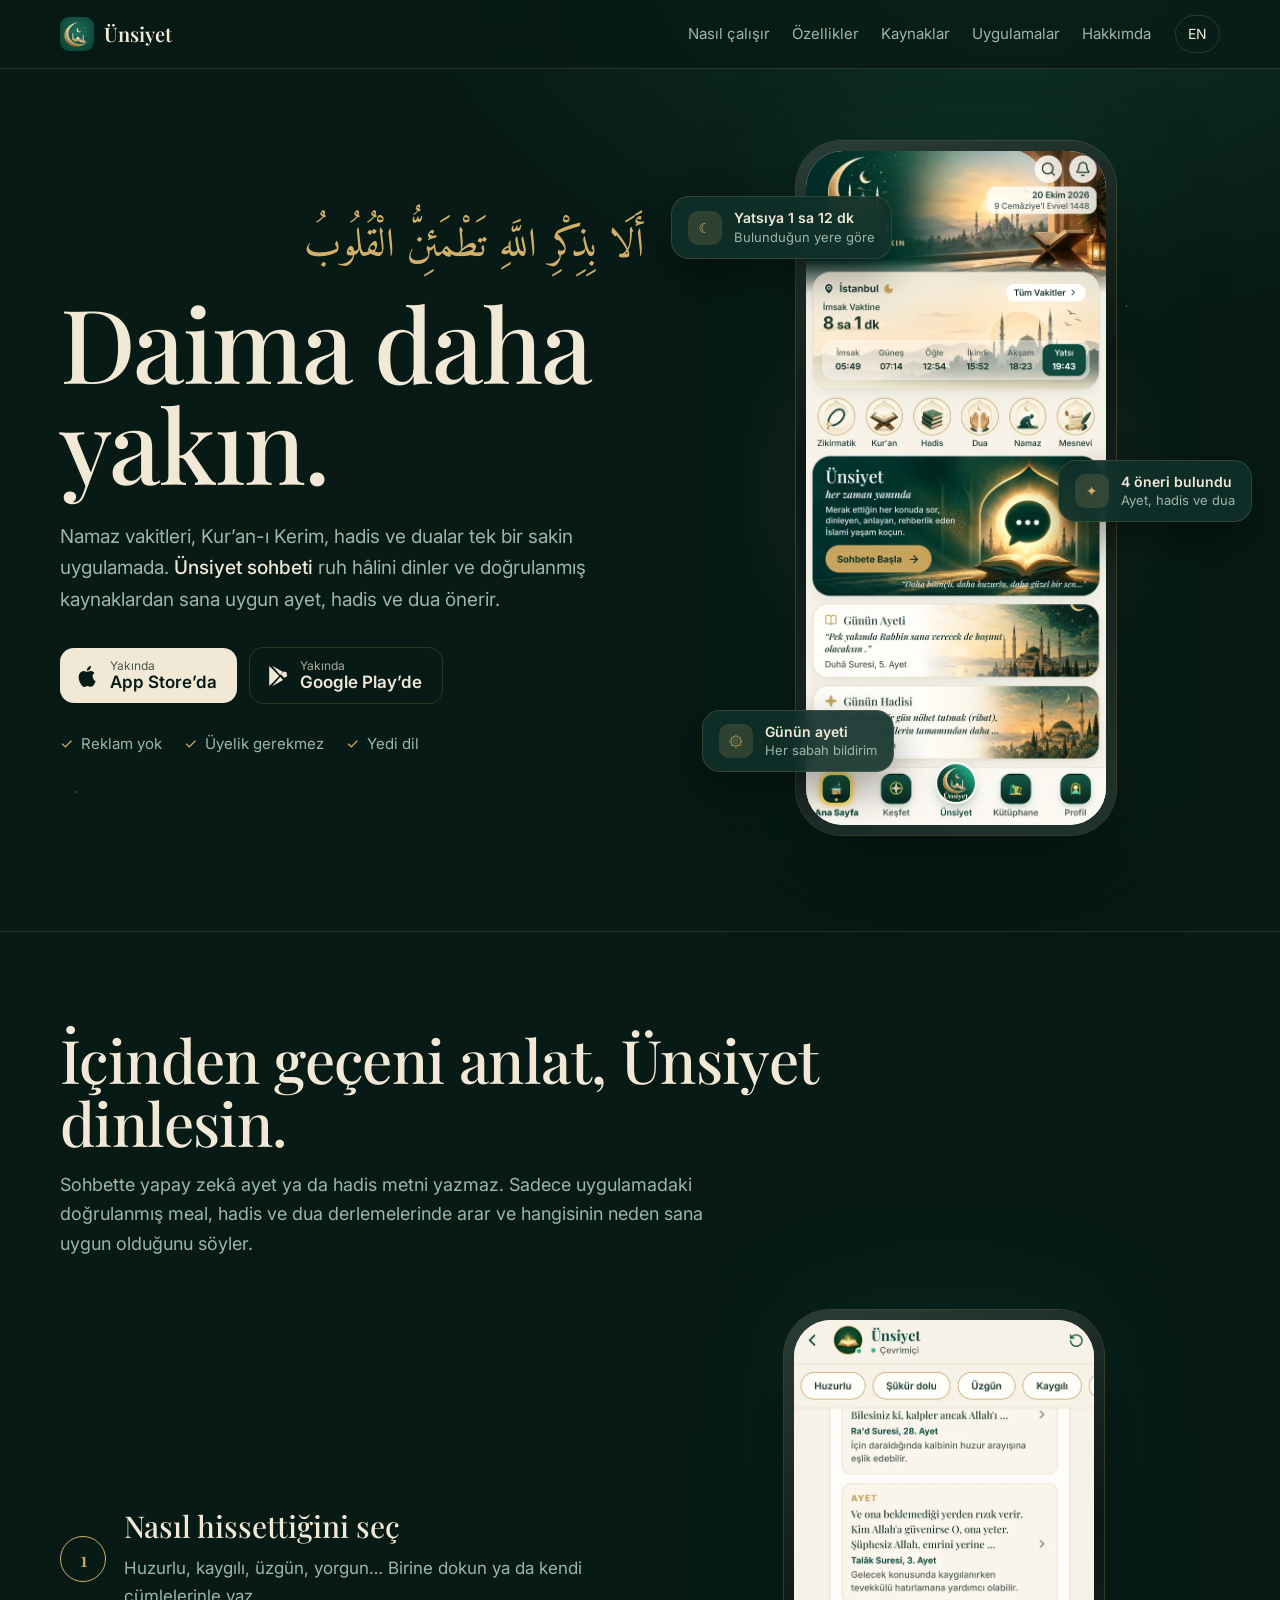
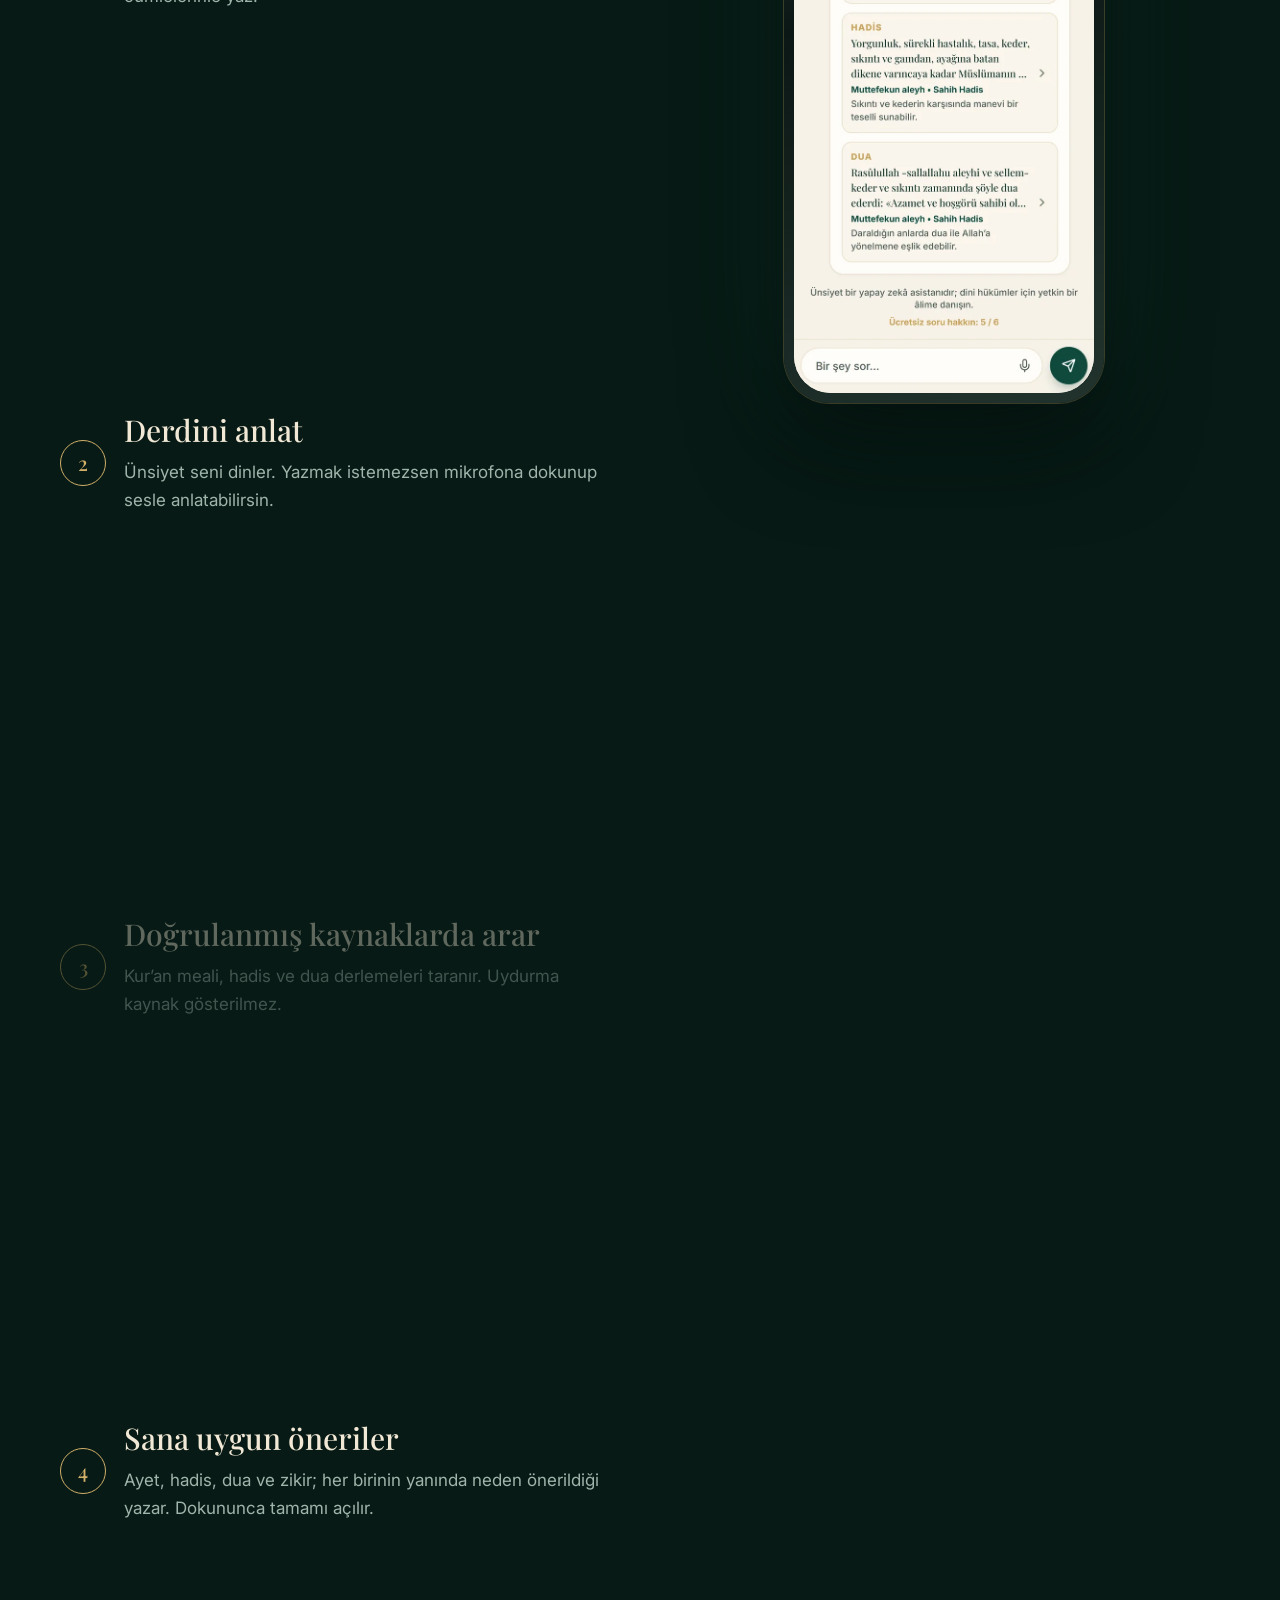
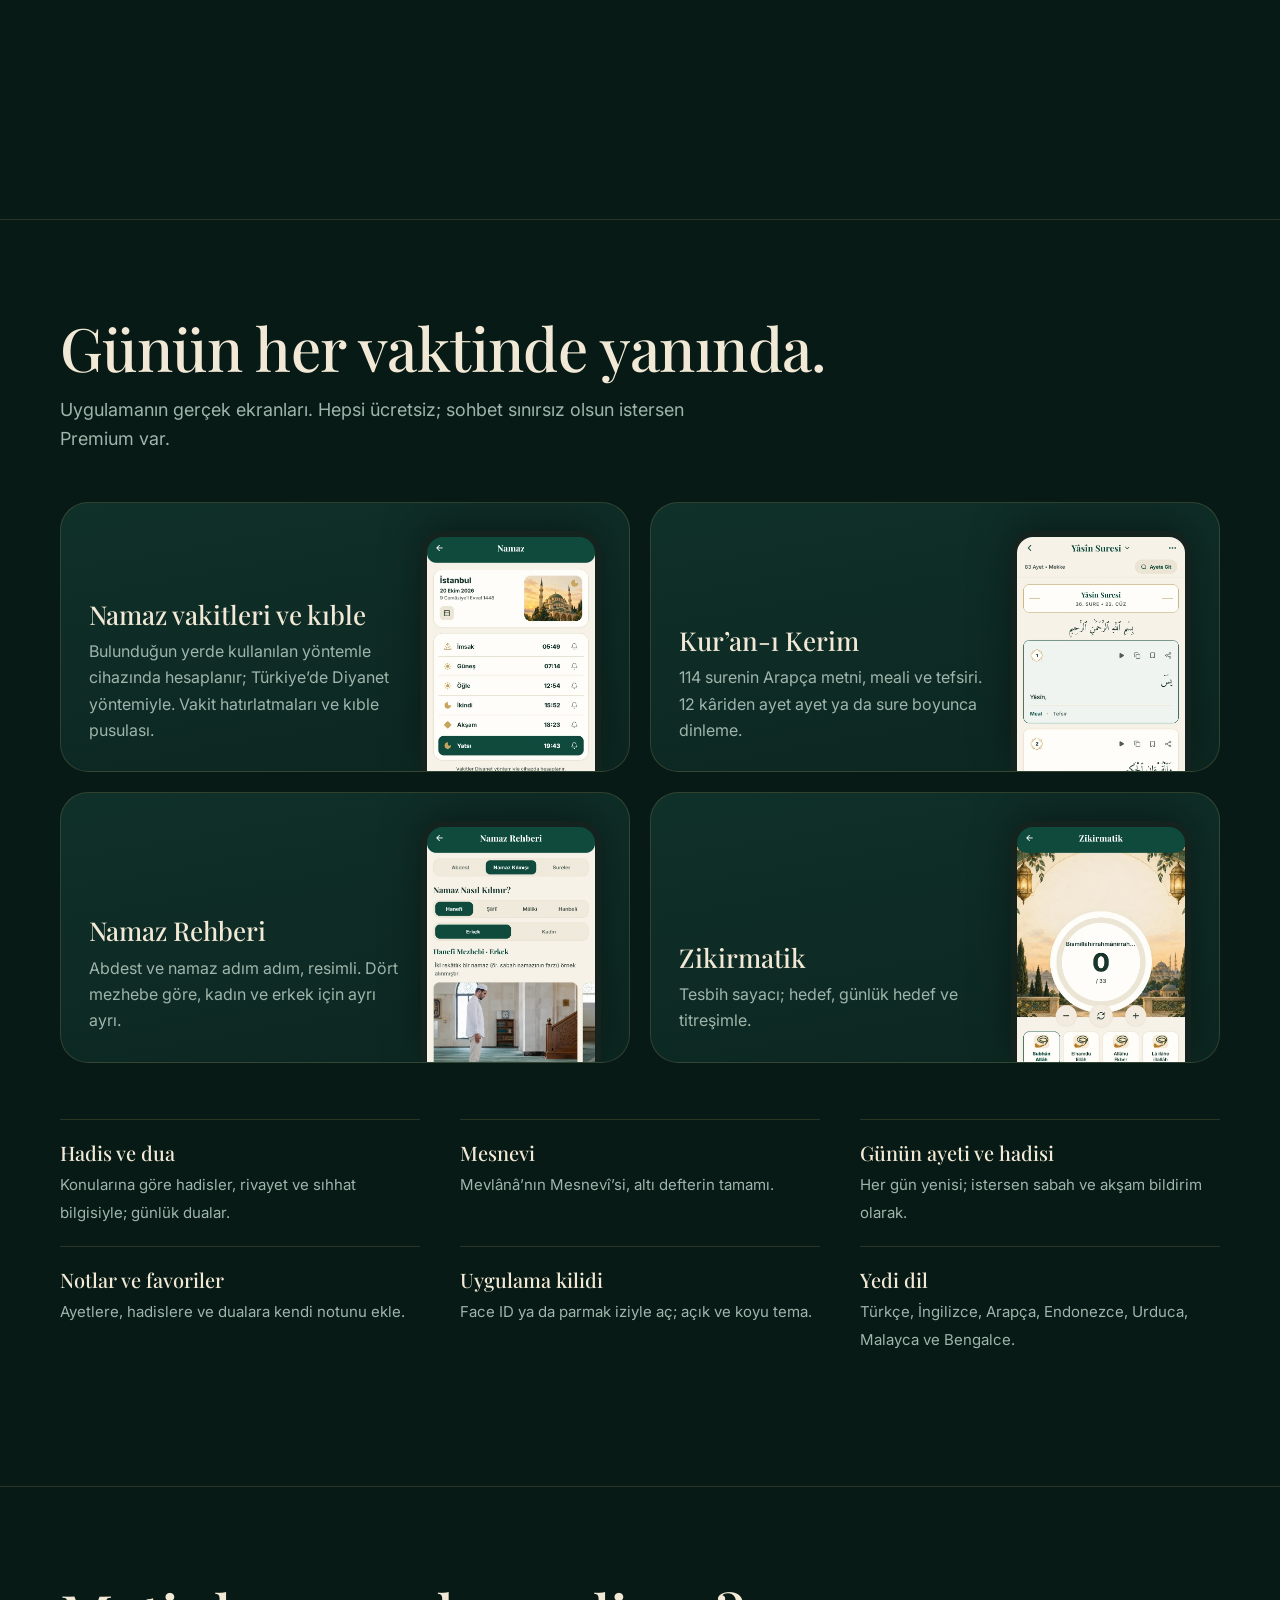
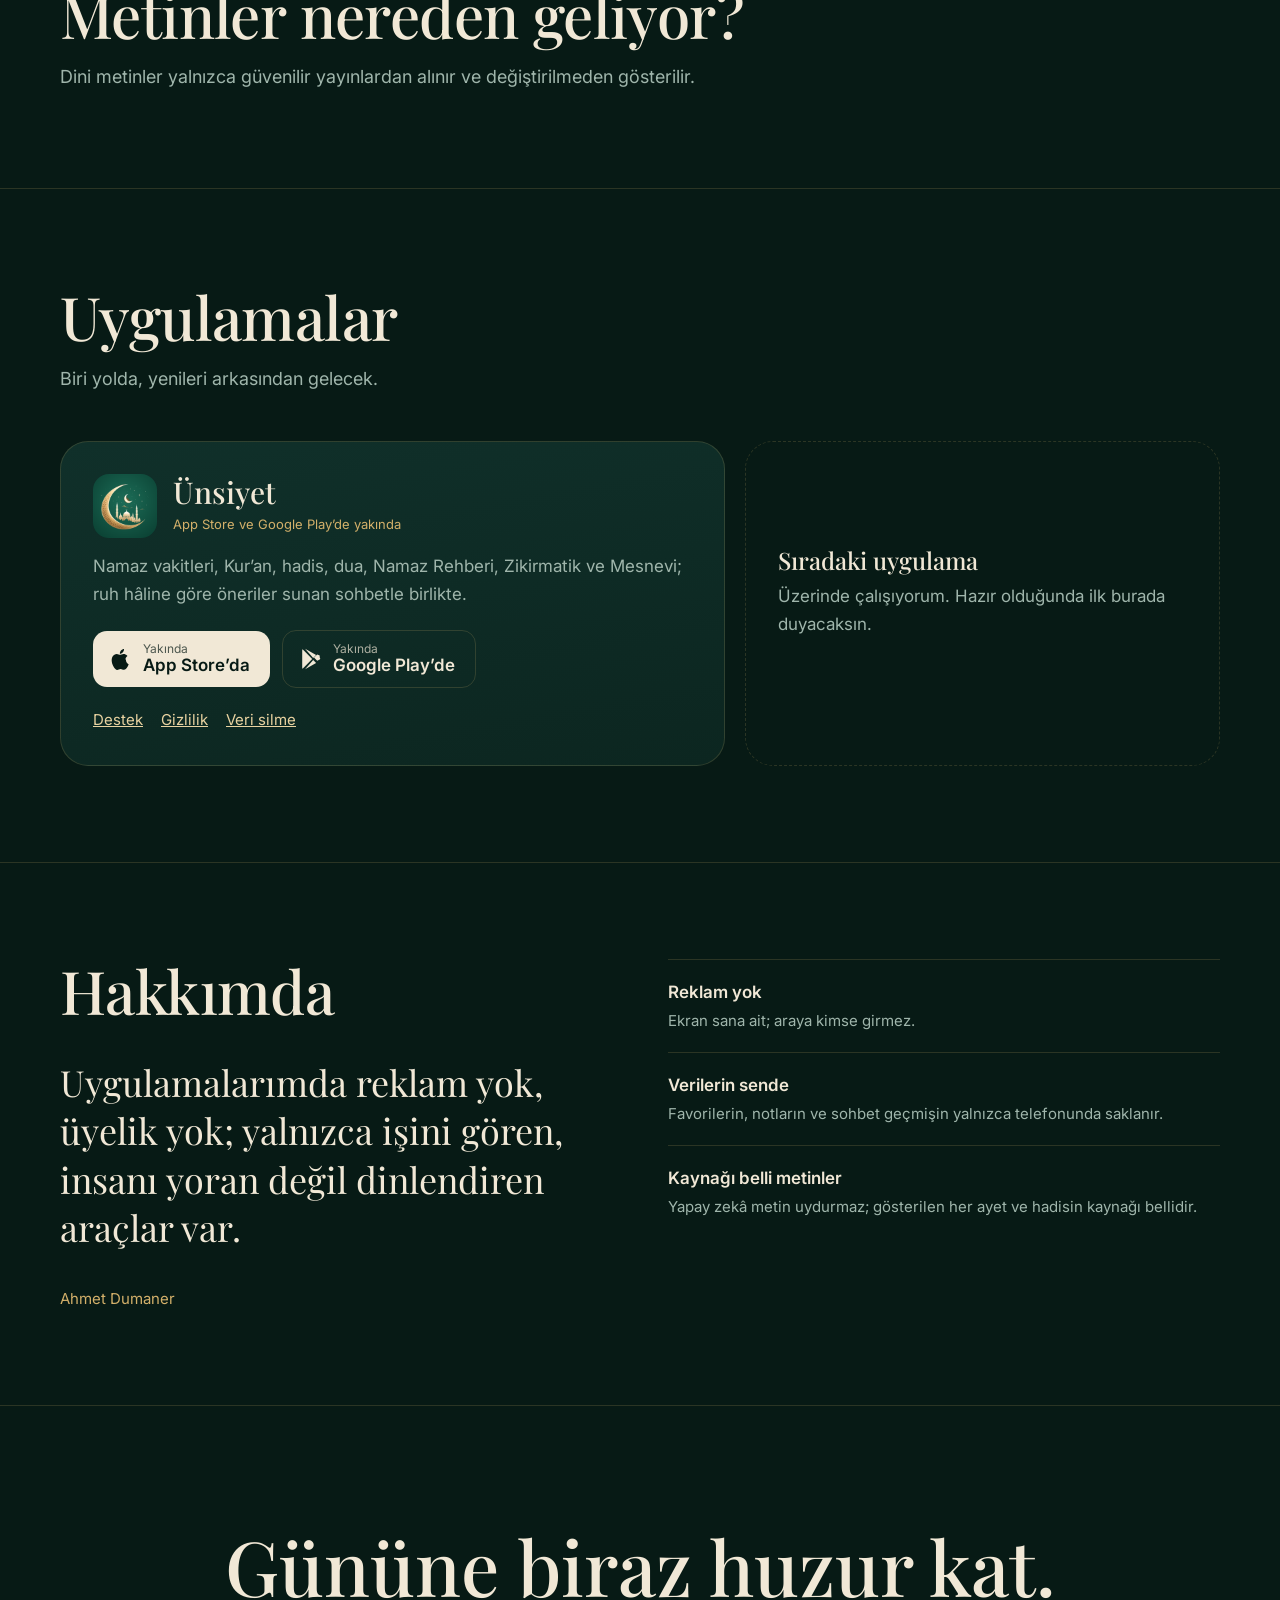
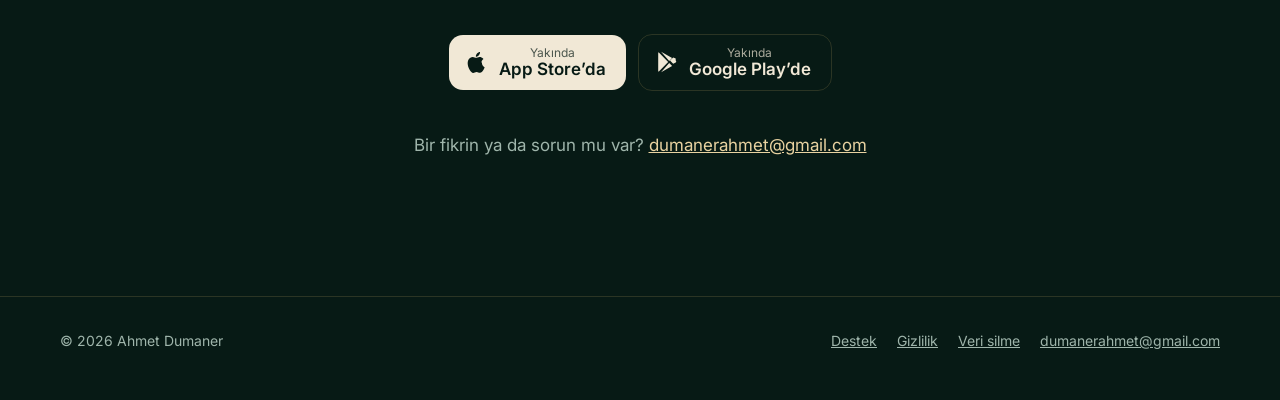
==== commit 172db6c3: "Show only the heading and summary in the sources section The detailed source list stays on the Ünsiy" ====
--- a/index.html
+++ b/index.html
@@ -68,8 +68,7 @@
 
 <section class="block" id="sources"><div class="wrap">
 <h2>Metinler nereden geliyor?</h2>
-<p class="intro">Dini metinler yalnızca güvenilir yayınlardan alınır ve değiştirilmeden gösterilir.</p>
-<ul class="sources-list"><li><b>Kur’an-ı Kerim, Arapça metin</b><span>Tanzil Project, Osmanî hat, sürüm 1.1</span></li><li><b>Mealler ve tefsir</b><span>QuranEnc.com; Türkçe meal: Dr. Ali Özek ve diğerleri; Muhtasar Tefsir</span></li><li><b>Hadisler</b><span>HadeethEnc.com; metin, açıklama ve sıhhat derecesiyle</span></li><li><b>Tilavet</b><span>Quran.Foundation; 12 kâri, internetten dinlenir</span></li><li><b>Mesnevi</b><span>Türkiye Yazma Eserler Kurumu çevirisi, izinle</span></li><li><b>Namaz vakitleri</b><span>Cihazda hesaplanır; Türkiye’de Diyanet yöntemi</span></li></ul>
+<p class="intro intro-last">Dini metinler yalnızca güvenilir yayınlardan alınır ve değiştirilmeden gösterilir.</p>
 </div></section>
 
 <section class="block" id="apps"><div class="wrap">
--- a/assets/styles.css
+++ b/assets/styles.css
@@ -320,3 +320,4 @@
 .doc section p, .doc section li { color: #d7d0c0; }
 .doc .muted { color: var(--sage); font-size: 14px; }
 .doc ol { padding-inline-start: 22px; }
+.block .intro-last { margin-bottom: 0; }
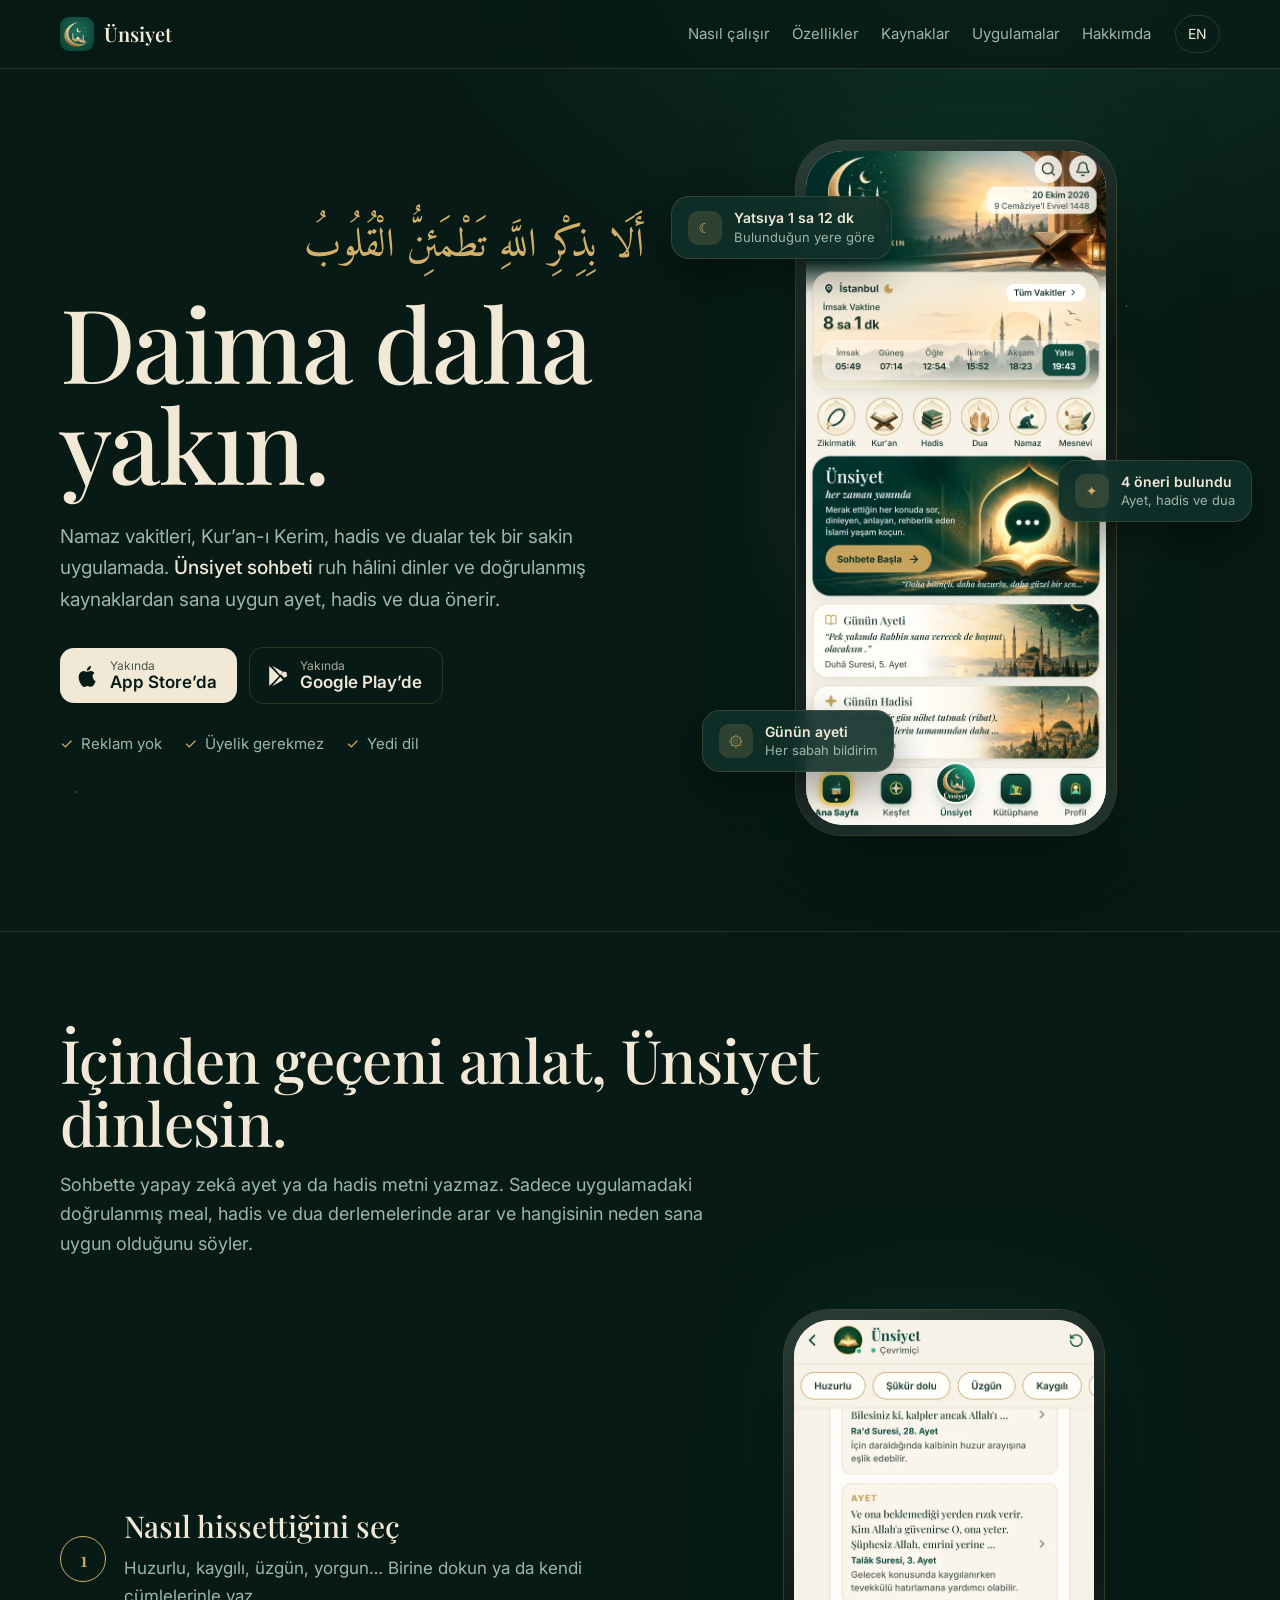
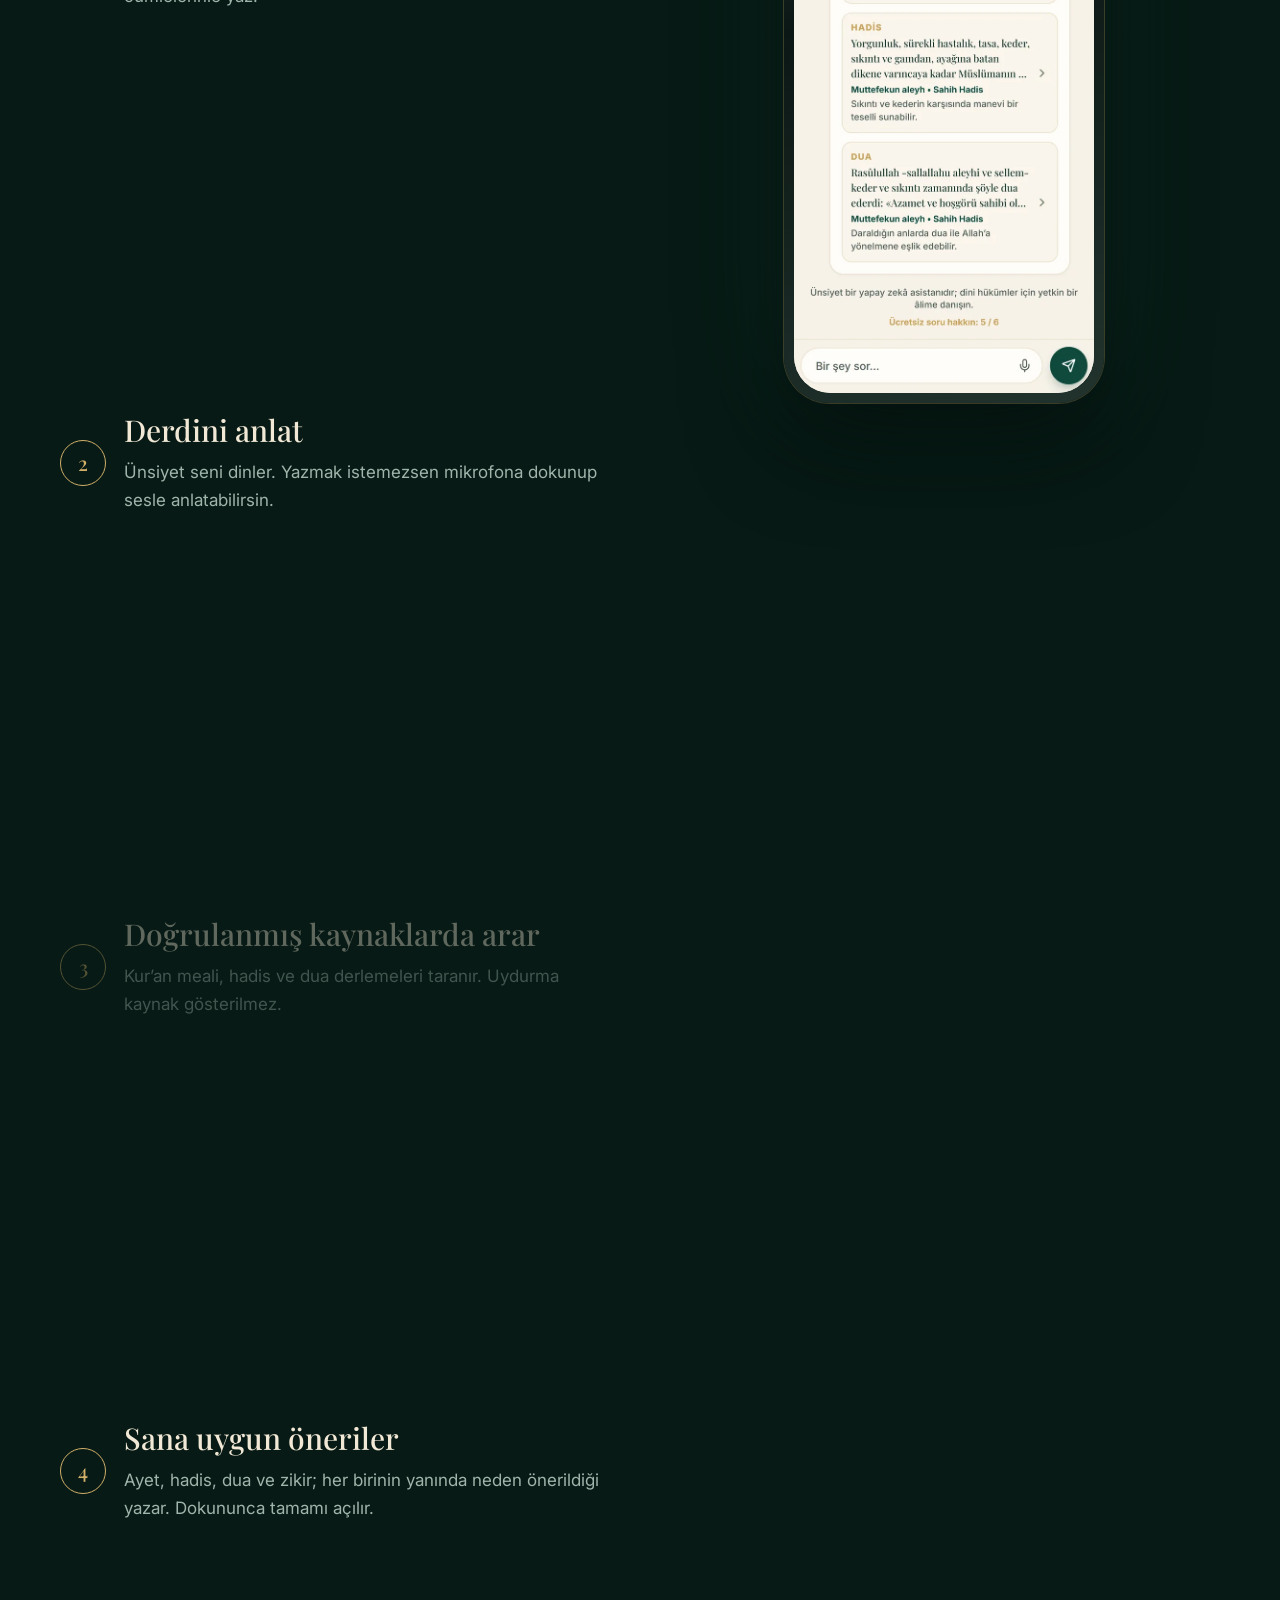
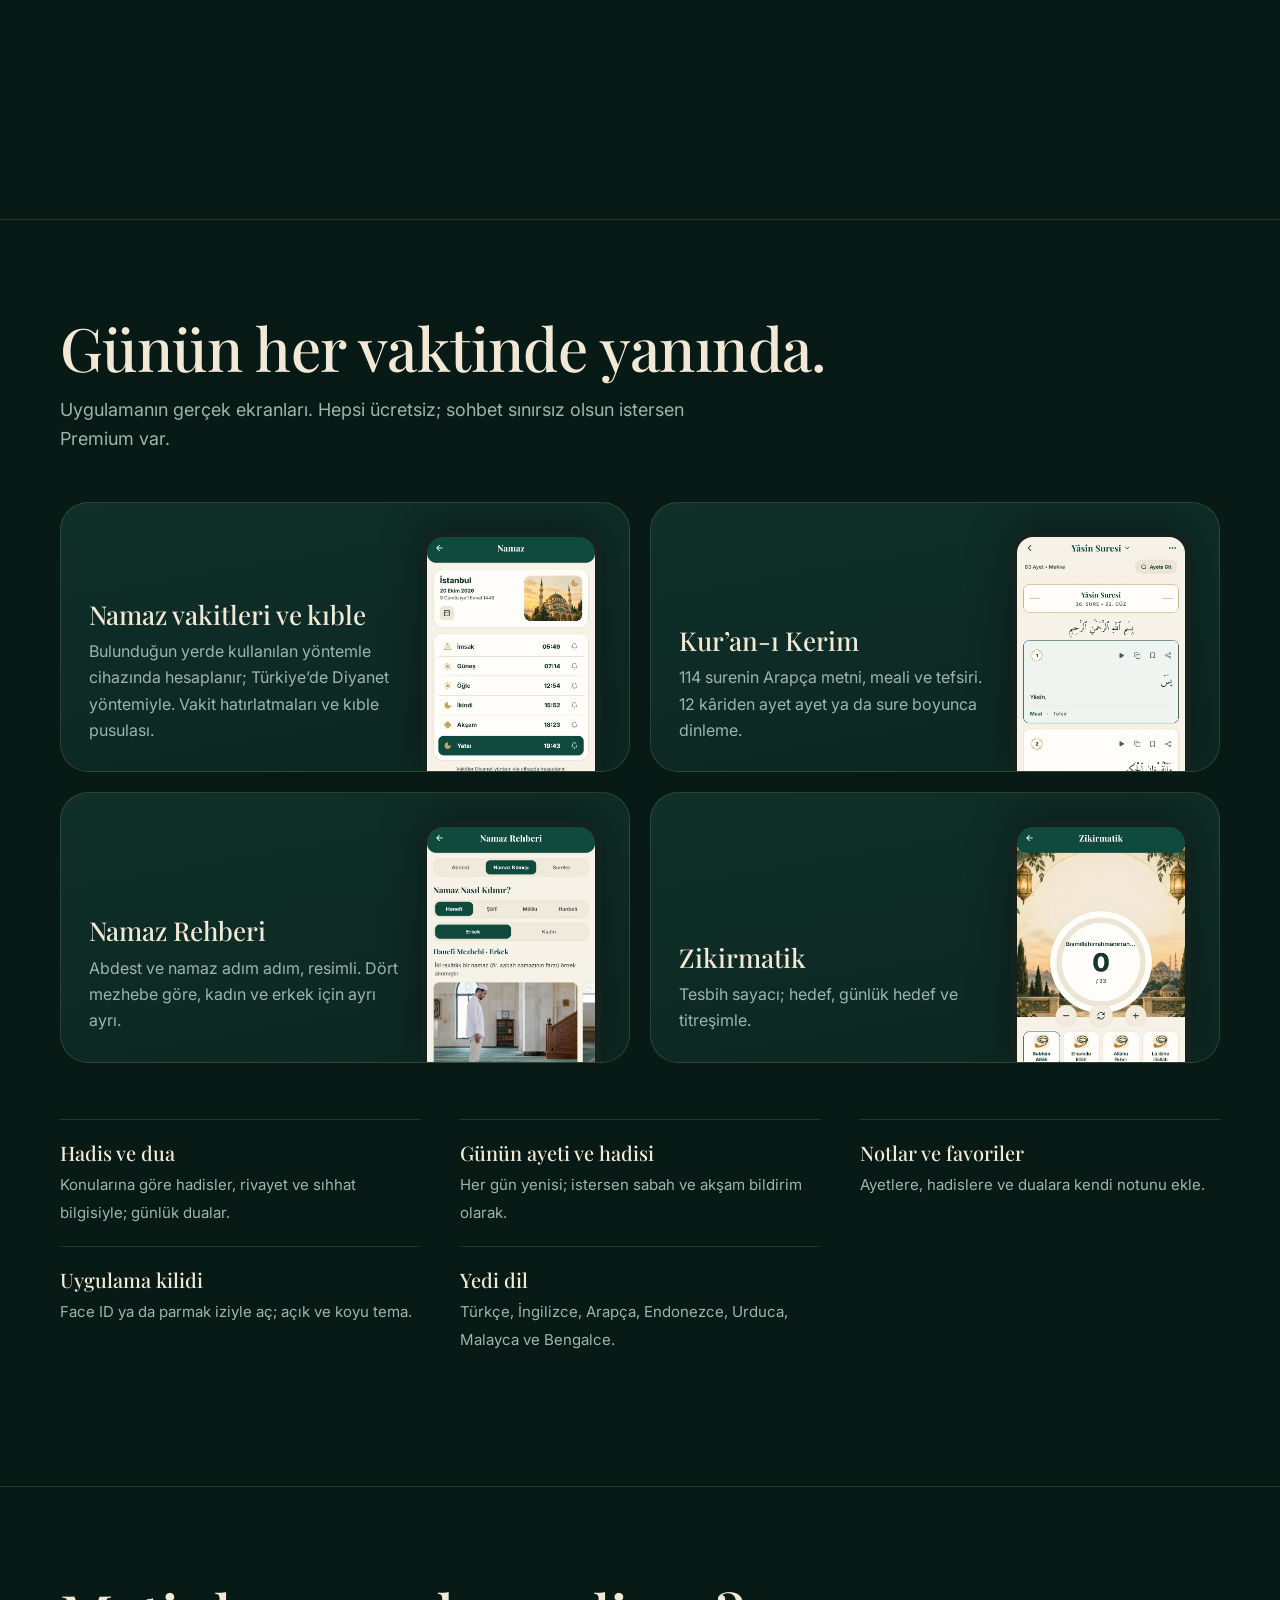
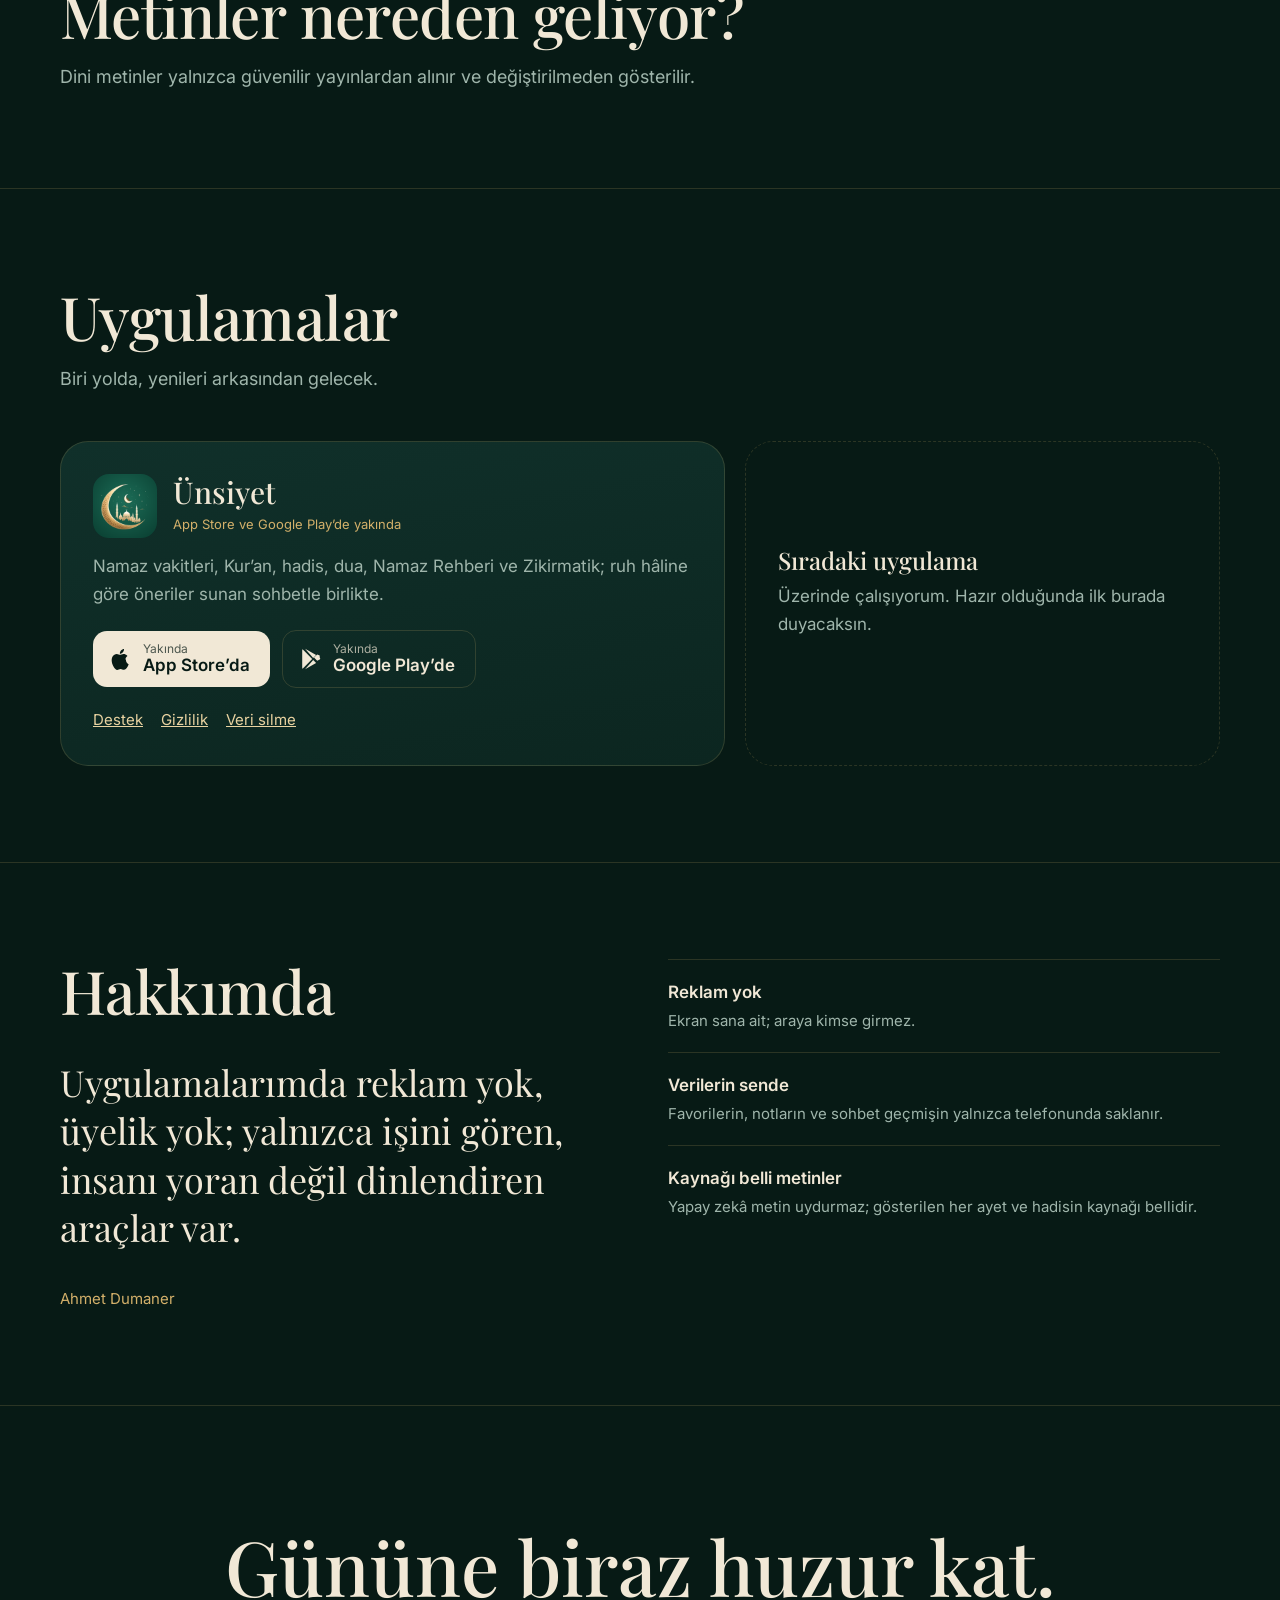
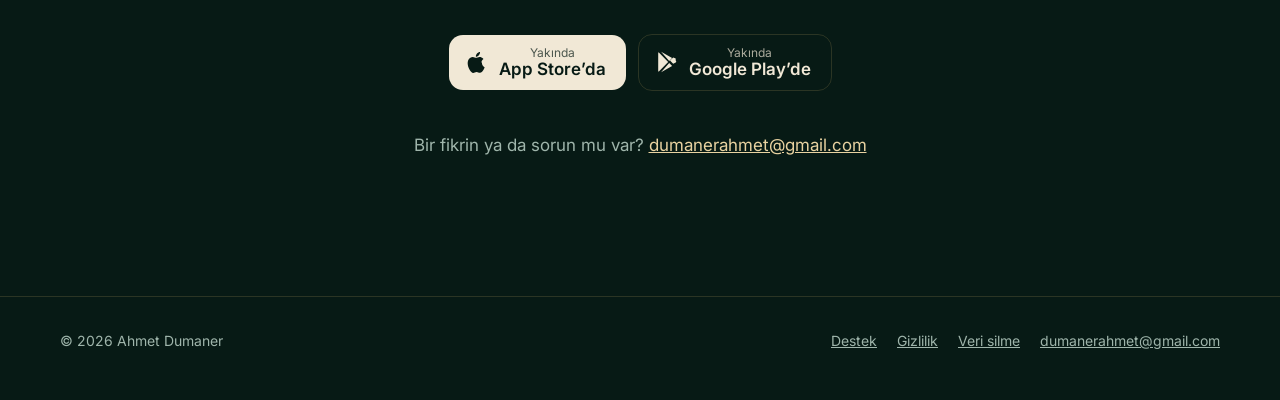
==== commit c4bb93bf: "Remove the Mesnevi from the site while it is paused in the app Co-Authored-By: Claude Opus 5.5 <nore" ====
--- a/index.html
+++ b/index.html
@@ -63,7 +63,7 @@
 <h2>Günün her vaktinde yanında.</h2>
 <p class="intro">Uygulamanın gerçek ekranları. Hepsi ücretsiz; sohbet sınırsız olsun istersen Premium var.</p>
 <div class="tiles"><article class="tile"><div><h3>Namaz vakitleri ve kıble</h3><p>Bulunduğun yerde kullanılan yöntemle cihazında hesaplanır; Türkiye’de Diyanet yöntemiyle. Vakit hatırlatmaları ve kıble pusulası.</p></div><div class="shot"><img src="/assets/shots/tr/3-prayer.webp" alt="Namaz vakitleri ve kıble" loading="lazy" width="430" height="932"></div></article><article class="tile"><div><h3>Kur’an-ı Kerim</h3><p>114 surenin Arapça metni, meali ve tefsiri. 12 kâriden ayet ayet ya da sure boyunca dinleme.</p></div><div class="shot"><img src="/assets/shots/tr/4-quran.webp" alt="Kur’an-ı Kerim" loading="lazy" width="430" height="932"></div></article><article class="tile"><div><h3>Namaz Rehberi</h3><p>Abdest ve namaz adım adım, resimli. Dört mezhebe göre, kadın ve erkek için ayrı ayrı.</p></div><div class="shot"><img src="/assets/shots/tr/5-guide.webp" alt="Namaz Rehberi" loading="lazy" width="430" height="932"></div></article><article class="tile"><div><h3>Zikirmatik</h3><p>Tesbih sayacı; hedef, günlük hedef ve titreşimle.</p></div><div class="shot"><img src="/assets/shots/tr/6-dhikr.webp" alt="Zikirmatik" loading="lazy" width="430" height="932"></div></article></div>
-<ul class="more"><li><b>Hadis ve dua</b><span>Konularına göre hadisler, rivayet ve sıhhat bilgisiyle; günlük dualar.</span></li><li><b>Mesnevi</b><span>Mevlânâ’nın Mesnevî’si, altı defterin tamamı.</span></li><li><b>Günün ayeti ve hadisi</b><span>Her gün yenisi; istersen sabah ve akşam bildirim olarak.</span></li><li><b>Notlar ve favoriler</b><span>Ayetlere, hadislere ve dualara kendi notunu ekle.</span></li><li><b>Uygulama kilidi</b><span>Face ID ya da parmak iziyle aç; açık ve koyu tema.</span></li><li><b>Yedi dil</b><span>Türkçe, İngilizce, Arapça, Endonezce, Urduca, Malayca ve Bengalce.</span></li></ul>
+<ul class="more"><li><b>Hadis ve dua</b><span>Konularına göre hadisler, rivayet ve sıhhat bilgisiyle; günlük dualar.</span></li><li><b>Günün ayeti ve hadisi</b><span>Her gün yenisi; istersen sabah ve akşam bildirim olarak.</span></li><li><b>Notlar ve favoriler</b><span>Ayetlere, hadislere ve dualara kendi notunu ekle.</span></li><li><b>Uygulama kilidi</b><span>Face ID ya da parmak iziyle aç; açık ve koyu tema.</span></li><li><b>Yedi dil</b><span>Türkçe, İngilizce, Arapça, Endonezce, Urduca, Malayca ve Bengalce.</span></li></ul>
 </div></section>
 
 <section class="block" id="sources"><div class="wrap">
@@ -76,7 +76,7 @@
 <p class="intro">Biri yolda, yenileri arkasından gelecek.</p>
 <div class="apps">
 <article class="app-card"><header><img src="/assets/icon-192.png" alt=""><div><h3>Ünsiyet</h3><span class="status">App Store ve Google Play’de yakında</span></div></header>
-<p>Namaz vakitleri, Kur’an, hadis, dua, Namaz Rehberi, Zikirmatik ve Mesnevi; ruh hâline göre öneriler sunan sohbetle birlikte.</p><div class="actions">
+<p>Namaz vakitleri, Kur’an, hadis, dua, Namaz Rehberi ve Zikirmatik; ruh hâline göre öneriler sunan sohbetle birlikte.</p><div class="actions">
 <a class="store" aria-disabled="true"><svg viewBox="0 0 24 24" aria-hidden="true"><path fill="currentColor" d="M16.4 12.6c0-2.4 2-3.6 2.1-3.7-1.2-1.7-3-1.9-3.6-2-1.5-.2-3 .9-3.8.9s-2-.9-3.3-.9C6.1 7 4.5 8 3.6 9.6c-1.9 3.2-.5 8 1.3 10.6.9 1.3 2 2.7 3.3 2.7 1.3-.1 1.8-.9 3.4-.9s2 .9 3.4.8c1.4 0 2.3-1.3 3.2-2.6 1-1.5 1.4-2.9 1.4-3-.1 0-2.7-1-2.7-4.6zM13.9 5.2c.7-.9 1.2-2 1.1-3.2-1 0-2.3.7-3 1.6-.7.8-1.3 2-1.1 3.1 1.1.1 2.3-.6 3-1.5z"/></svg><span><small>Yakında</small><b>App Store’da</b></span></a>
 <a class="store ghost" aria-disabled="true"><svg viewBox="0 0 24 24" aria-hidden="true"><path fill="currentColor" d="M3.6 2.3c-.3.3-.4.7-.4 1.2v17c0 .5.1.9.4 1.2l9.6-9.7-9.6-9.7zm10.6 10.7 2.9 2.9-11 6.3 8.1-9.2zm0-2L6.1 1.8l11 6.3-2.9 2.9zm6.5-.4c.7.4.7 1.4 0 1.8l-2.5 1.4-3.2-3.2 3.2-3.2 2.5 1.2z"/></svg><span><small>Yakında</small><b>Google Play’de</b></span></a>
 </div><div class="links"><a href="/unsiyet/support.html#tr">Destek</a><a href="/unsiyet/privacy.html#tr">Gizlilik</a><a href="/unsiyet/delete-data.html#tr">Veri silme</a></div></article>
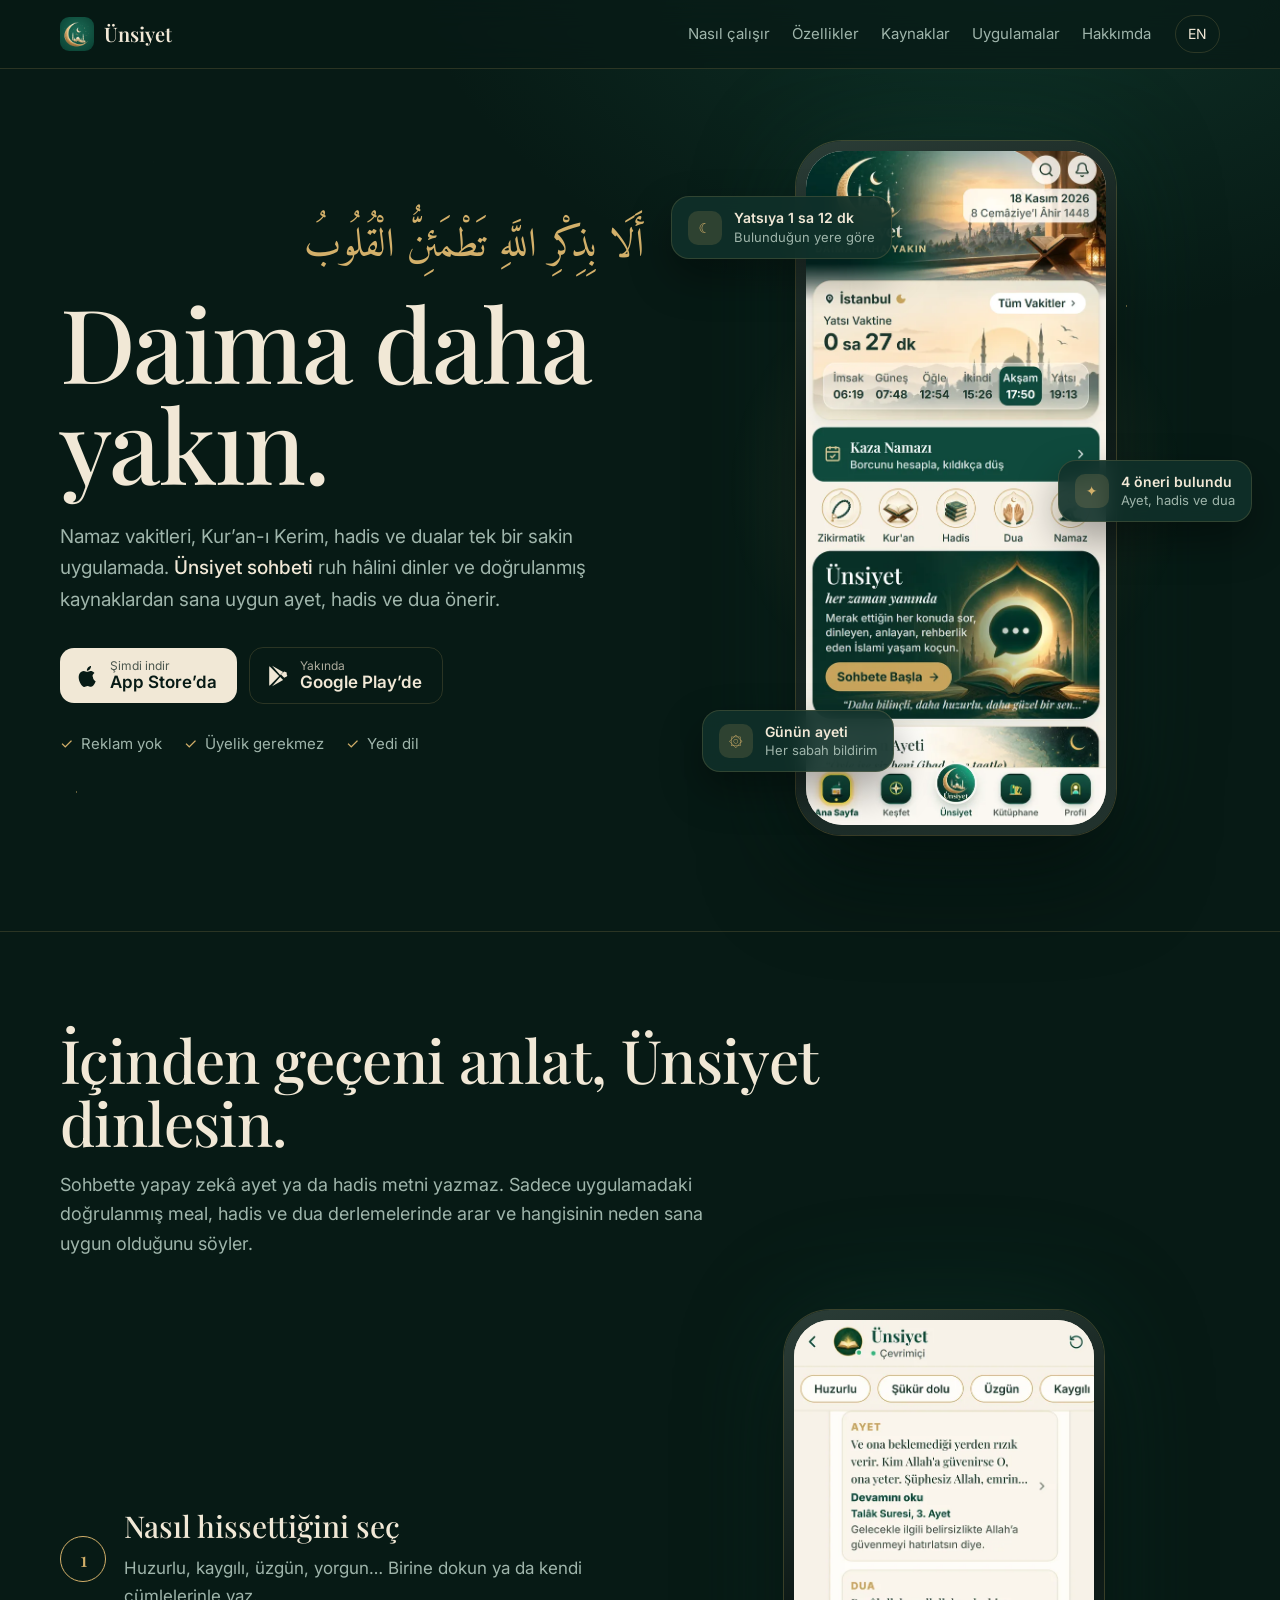
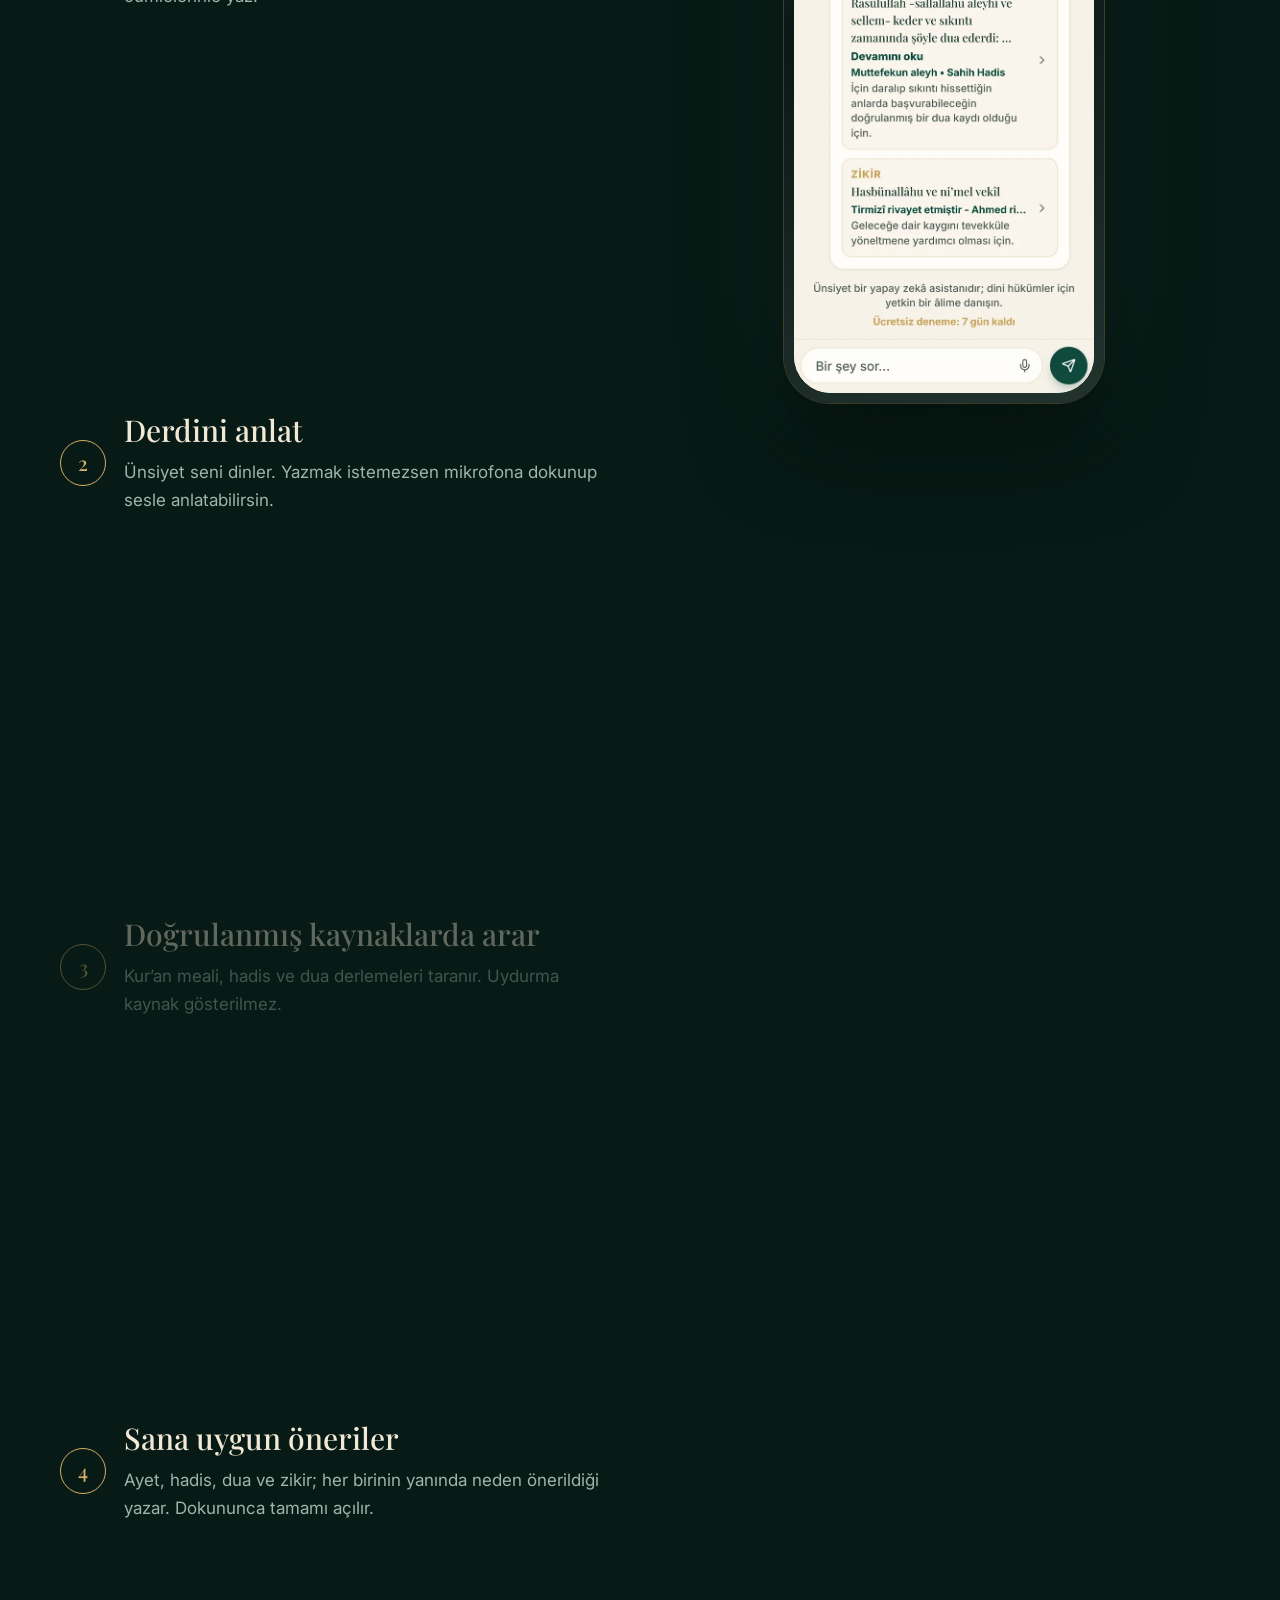
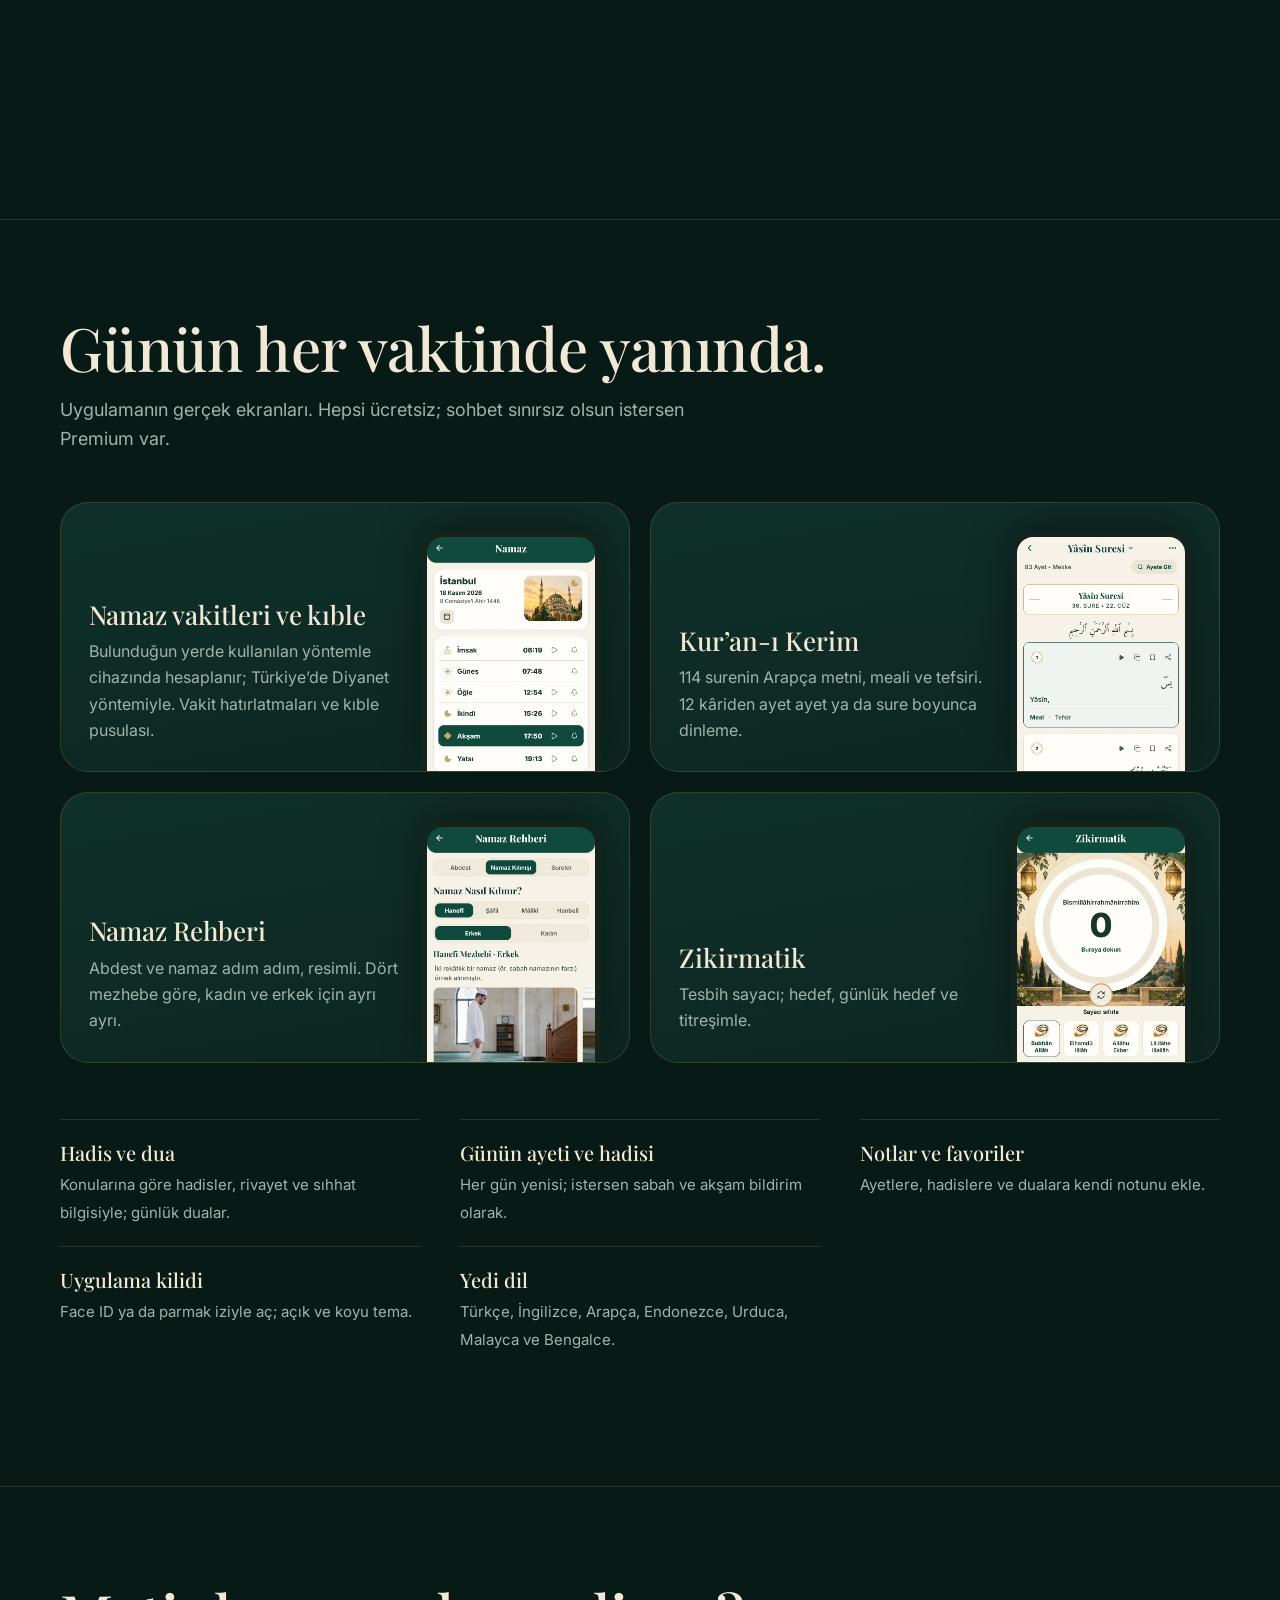
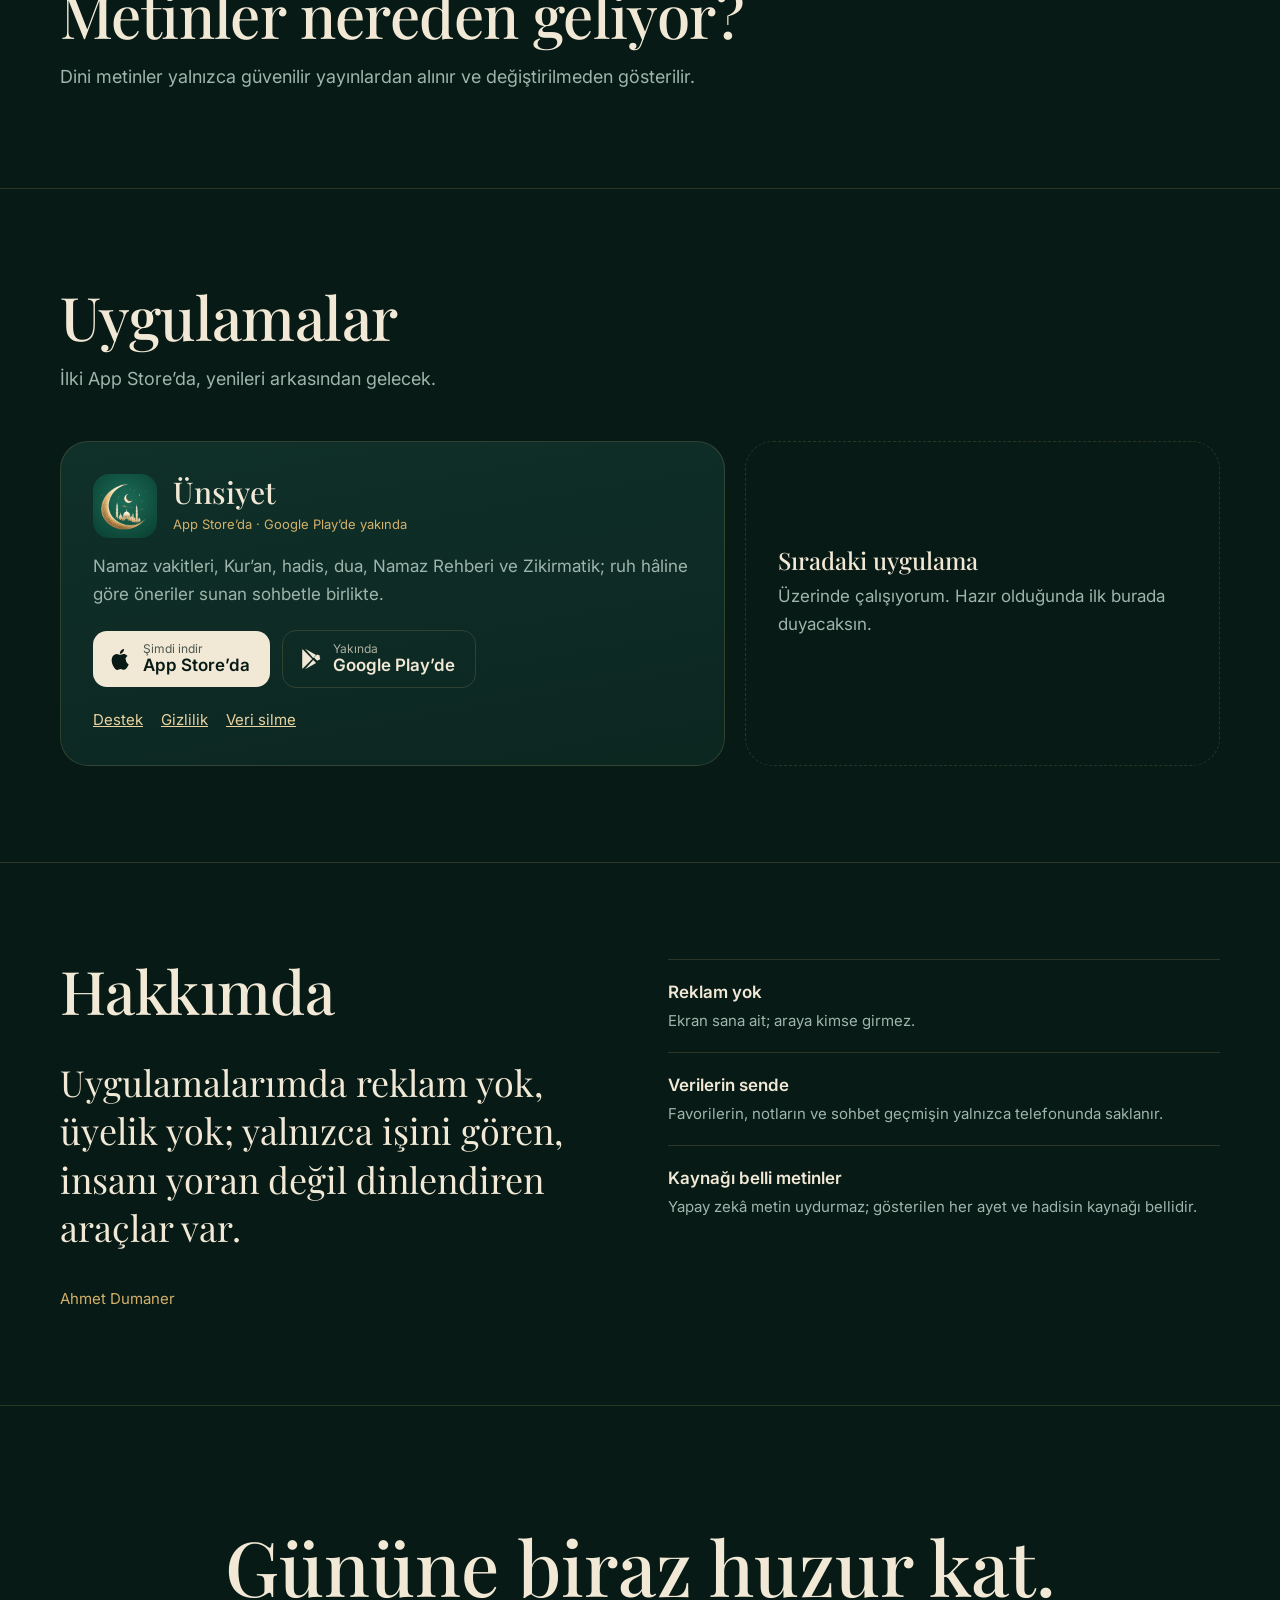
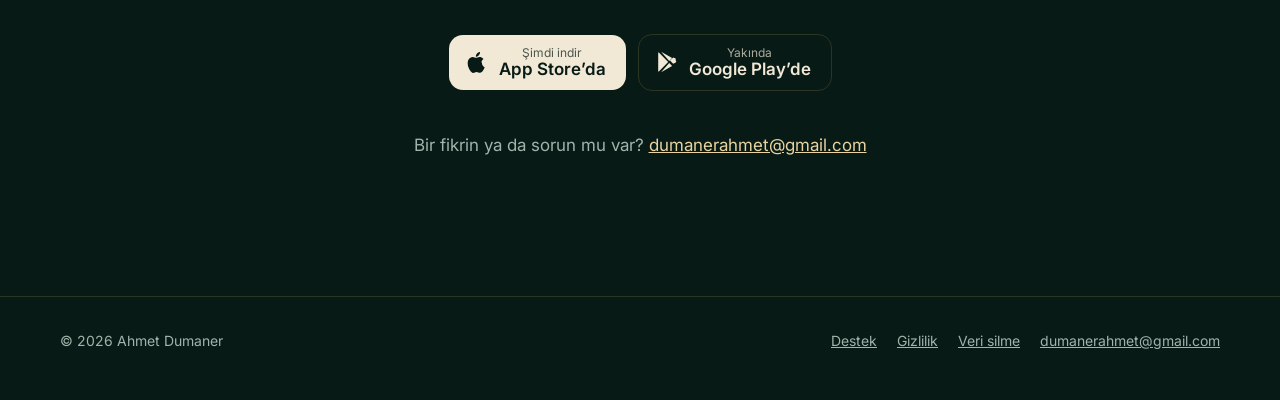
==== commit 0a218afe: "Link the App Store listing and refresh app screenshots Unsiyet is live on the App Store: the Apple b" ====
--- a/index.html
+++ b/index.html
@@ -31,7 +31,7 @@
 <h1><span class="arabic" lang="ar" dir="rtl">أَلَا بِذِكْرِ اللَّهِ تَطْمَئِنُّ الْقُلُوبُ</span>Daima daha yakın.</h1>
 <p class="lead">Namaz vakitleri, Kur’an-ı Kerim, hadis ve dualar tek bir sakin uygulamada. <strong>Ünsiyet sohbeti</strong> ruh hâlini dinler ve doğrulanmış kaynaklardan sana uygun ayet, hadis ve dua önerir.</p>
 <div class="actions">
-<a class="store" aria-disabled="true"><svg viewBox="0 0 24 24" aria-hidden="true"><path fill="currentColor" d="M16.4 12.6c0-2.4 2-3.6 2.1-3.7-1.2-1.7-3-1.9-3.6-2-1.5-.2-3 .9-3.8.9s-2-.9-3.3-.9C6.1 7 4.5 8 3.6 9.6c-1.9 3.2-.5 8 1.3 10.6.9 1.3 2 2.7 3.3 2.7 1.3-.1 1.8-.9 3.4-.9s2 .9 3.4.8c1.4 0 2.3-1.3 3.2-2.6 1-1.5 1.4-2.9 1.4-3-.1 0-2.7-1-2.7-4.6zM13.9 5.2c.7-.9 1.2-2 1.1-3.2-1 0-2.3.7-3 1.6-.7.8-1.3 2-1.1 3.1 1.1.1 2.3-.6 3-1.5z"/></svg><span><small>Yakında</small><b>App Store’da</b></span></a>
+<a class="store" href="https://apps.apple.com/tr/app/id6824037334" target="_blank" rel="noopener"><svg viewBox="0 0 24 24" aria-hidden="true"><path fill="currentColor" d="M16.4 12.6c0-2.4 2-3.6 2.1-3.7-1.2-1.7-3-1.9-3.6-2-1.5-.2-3 .9-3.8.9s-2-.9-3.3-.9C6.1 7 4.5 8 3.6 9.6c-1.9 3.2-.5 8 1.3 10.6.9 1.3 2 2.7 3.3 2.7 1.3-.1 1.8-.9 3.4-.9s2 .9 3.4.8c1.4 0 2.3-1.3 3.2-2.6 1-1.5 1.4-2.9 1.4-3-.1 0-2.7-1-2.7-4.6zM13.9 5.2c.7-.9 1.2-2 1.1-3.2-1 0-2.3.7-3 1.6-.7.8-1.3 2-1.1 3.1 1.1.1 2.3-.6 3-1.5z"/></svg><span><small>Şimdi indir</small><b>App Store’da</b></span></a>
 <a class="store ghost" aria-disabled="true"><svg viewBox="0 0 24 24" aria-hidden="true"><path fill="currentColor" d="M3.6 2.3c-.3.3-.4.7-.4 1.2v17c0 .5.1.9.4 1.2l9.6-9.7-9.6-9.7zm10.6 10.7 2.9 2.9-11 6.3 8.1-9.2zm0-2L6.1 1.8l11 6.3-2.9 2.9zm6.5-.4c.7.4.7 1.4 0 1.8l-2.5 1.4-3.2-3.2 3.2-3.2 2.5 1.2z"/></svg><span><small>Yakında</small><b>Google Play’de</b></span></a>
 </div>
 <ul class="facts"><li>Reklam yok</li><li>Üyelik gerekmez</li><li>Yedi dil</li></ul>
@@ -73,11 +73,11 @@
 
 <section class="block" id="apps"><div class="wrap">
 <h2>Uygulamalar</h2>
-<p class="intro">Biri yolda, yenileri arkasından gelecek.</p>
+<p class="intro">İlki App Store’da, yenileri arkasından gelecek.</p>
 <div class="apps">
-<article class="app-card"><header><img src="/assets/icon-192.png" alt=""><div><h3>Ünsiyet</h3><span class="status">App Store ve Google Play’de yakında</span></div></header>
+<article class="app-card"><header><img src="/assets/icon-192.png" alt=""><div><h3>Ünsiyet</h3><span class="status">App Store’da · Google Play’de yakında</span></div></header>
 <p>Namaz vakitleri, Kur’an, hadis, dua, Namaz Rehberi ve Zikirmatik; ruh hâline göre öneriler sunan sohbetle birlikte.</p><div class="actions">
-<a class="store" aria-disabled="true"><svg viewBox="0 0 24 24" aria-hidden="true"><path fill="currentColor" d="M16.4 12.6c0-2.4 2-3.6 2.1-3.7-1.2-1.7-3-1.9-3.6-2-1.5-.2-3 .9-3.8.9s-2-.9-3.3-.9C6.1 7 4.5 8 3.6 9.6c-1.9 3.2-.5 8 1.3 10.6.9 1.3 2 2.7 3.3 2.7 1.3-.1 1.8-.9 3.4-.9s2 .9 3.4.8c1.4 0 2.3-1.3 3.2-2.6 1-1.5 1.4-2.9 1.4-3-.1 0-2.7-1-2.7-4.6zM13.9 5.2c.7-.9 1.2-2 1.1-3.2-1 0-2.3.7-3 1.6-.7.8-1.3 2-1.1 3.1 1.1.1 2.3-.6 3-1.5z"/></svg><span><small>Yakında</small><b>App Store’da</b></span></a>
+<a class="store" href="https://apps.apple.com/tr/app/id6824037334" target="_blank" rel="noopener"><svg viewBox="0 0 24 24" aria-hidden="true"><path fill="currentColor" d="M16.4 12.6c0-2.4 2-3.6 2.1-3.7-1.2-1.7-3-1.9-3.6-2-1.5-.2-3 .9-3.8.9s-2-.9-3.3-.9C6.1 7 4.5 8 3.6 9.6c-1.9 3.2-.5 8 1.3 10.6.9 1.3 2 2.7 3.3 2.7 1.3-.1 1.8-.9 3.4-.9s2 .9 3.4.8c1.4 0 2.3-1.3 3.2-2.6 1-1.5 1.4-2.9 1.4-3-.1 0-2.7-1-2.7-4.6zM13.9 5.2c.7-.9 1.2-2 1.1-3.2-1 0-2.3.7-3 1.6-.7.8-1.3 2-1.1 3.1 1.1.1 2.3-.6 3-1.5z"/></svg><span><small>Şimdi indir</small><b>App Store’da</b></span></a>
 <a class="store ghost" aria-disabled="true"><svg viewBox="0 0 24 24" aria-hidden="true"><path fill="currentColor" d="M3.6 2.3c-.3.3-.4.7-.4 1.2v17c0 .5.1.9.4 1.2l9.6-9.7-9.6-9.7zm10.6 10.7 2.9 2.9-11 6.3 8.1-9.2zm0-2L6.1 1.8l11 6.3-2.9 2.9zm6.5-.4c.7.4.7 1.4 0 1.8l-2.5 1.4-3.2-3.2 3.2-3.2 2.5 1.2z"/></svg><span><small>Yakında</small><b>Google Play’de</b></span></a>
 </div><div class="links"><a href="/unsiyet/support.html#tr">Destek</a><a href="/unsiyet/privacy.html#tr">Gizlilik</a><a href="/unsiyet/delete-data.html#tr">Veri silme</a></div></article>
 <article class="app-card next"><h3>Sıradaki uygulama</h3><p>Üzerinde çalışıyorum. Hazır olduğunda ilk burada duyacaksın.</p></article>
@@ -92,7 +92,7 @@
 <section class="closing" id="contact"><div class="wrap">
 <h2>Gününe biraz huzur kat.</h2>
 <div class="actions">
-<a class="store" aria-disabled="true"><svg viewBox="0 0 24 24" aria-hidden="true"><path fill="currentColor" d="M16.4 12.6c0-2.4 2-3.6 2.1-3.7-1.2-1.7-3-1.9-3.6-2-1.5-.2-3 .9-3.8.9s-2-.9-3.3-.9C6.1 7 4.5 8 3.6 9.6c-1.9 3.2-.5 8 1.3 10.6.9 1.3 2 2.7 3.3 2.7 1.3-.1 1.8-.9 3.4-.9s2 .9 3.4.8c1.4 0 2.3-1.3 3.2-2.6 1-1.5 1.4-2.9 1.4-3-.1 0-2.7-1-2.7-4.6zM13.9 5.2c.7-.9 1.2-2 1.1-3.2-1 0-2.3.7-3 1.6-.7.8-1.3 2-1.1 3.1 1.1.1 2.3-.6 3-1.5z"/></svg><span><small>Yakında</small><b>App Store’da</b></span></a>
+<a class="store" href="https://apps.apple.com/tr/app/id6824037334" target="_blank" rel="noopener"><svg viewBox="0 0 24 24" aria-hidden="true"><path fill="currentColor" d="M16.4 12.6c0-2.4 2-3.6 2.1-3.7-1.2-1.7-3-1.9-3.6-2-1.5-.2-3 .9-3.8.9s-2-.9-3.3-.9C6.1 7 4.5 8 3.6 9.6c-1.9 3.2-.5 8 1.3 10.6.9 1.3 2 2.7 3.3 2.7 1.3-.1 1.8-.9 3.4-.9s2 .9 3.4.8c1.4 0 2.3-1.3 3.2-2.6 1-1.5 1.4-2.9 1.4-3-.1 0-2.7-1-2.7-4.6zM13.9 5.2c.7-.9 1.2-2 1.1-3.2-1 0-2.3.7-3 1.6-.7.8-1.3 2-1.1 3.1 1.1.1 2.3-.6 3-1.5z"/></svg><span><small>Şimdi indir</small><b>App Store’da</b></span></a>
 <a class="store ghost" aria-disabled="true"><svg viewBox="0 0 24 24" aria-hidden="true"><path fill="currentColor" d="M3.6 2.3c-.3.3-.4.7-.4 1.2v17c0 .5.1.9.4 1.2l9.6-9.7-9.6-9.7zm10.6 10.7 2.9 2.9-11 6.3 8.1-9.2zm0-2L6.1 1.8l11 6.3-2.9 2.9zm6.5-.4c.7.4.7 1.4 0 1.8l-2.5 1.4-3.2-3.2 3.2-3.2 2.5 1.2z"/></svg><span><small>Yakında</small><b>Google Play’de</b></span></a>
 </div>
 <p>Bir fikrin ya da sorun mu var? <a href="mailto:dumanerahmet@gmail.com">dumanerahmet@gmail.com</a></p>
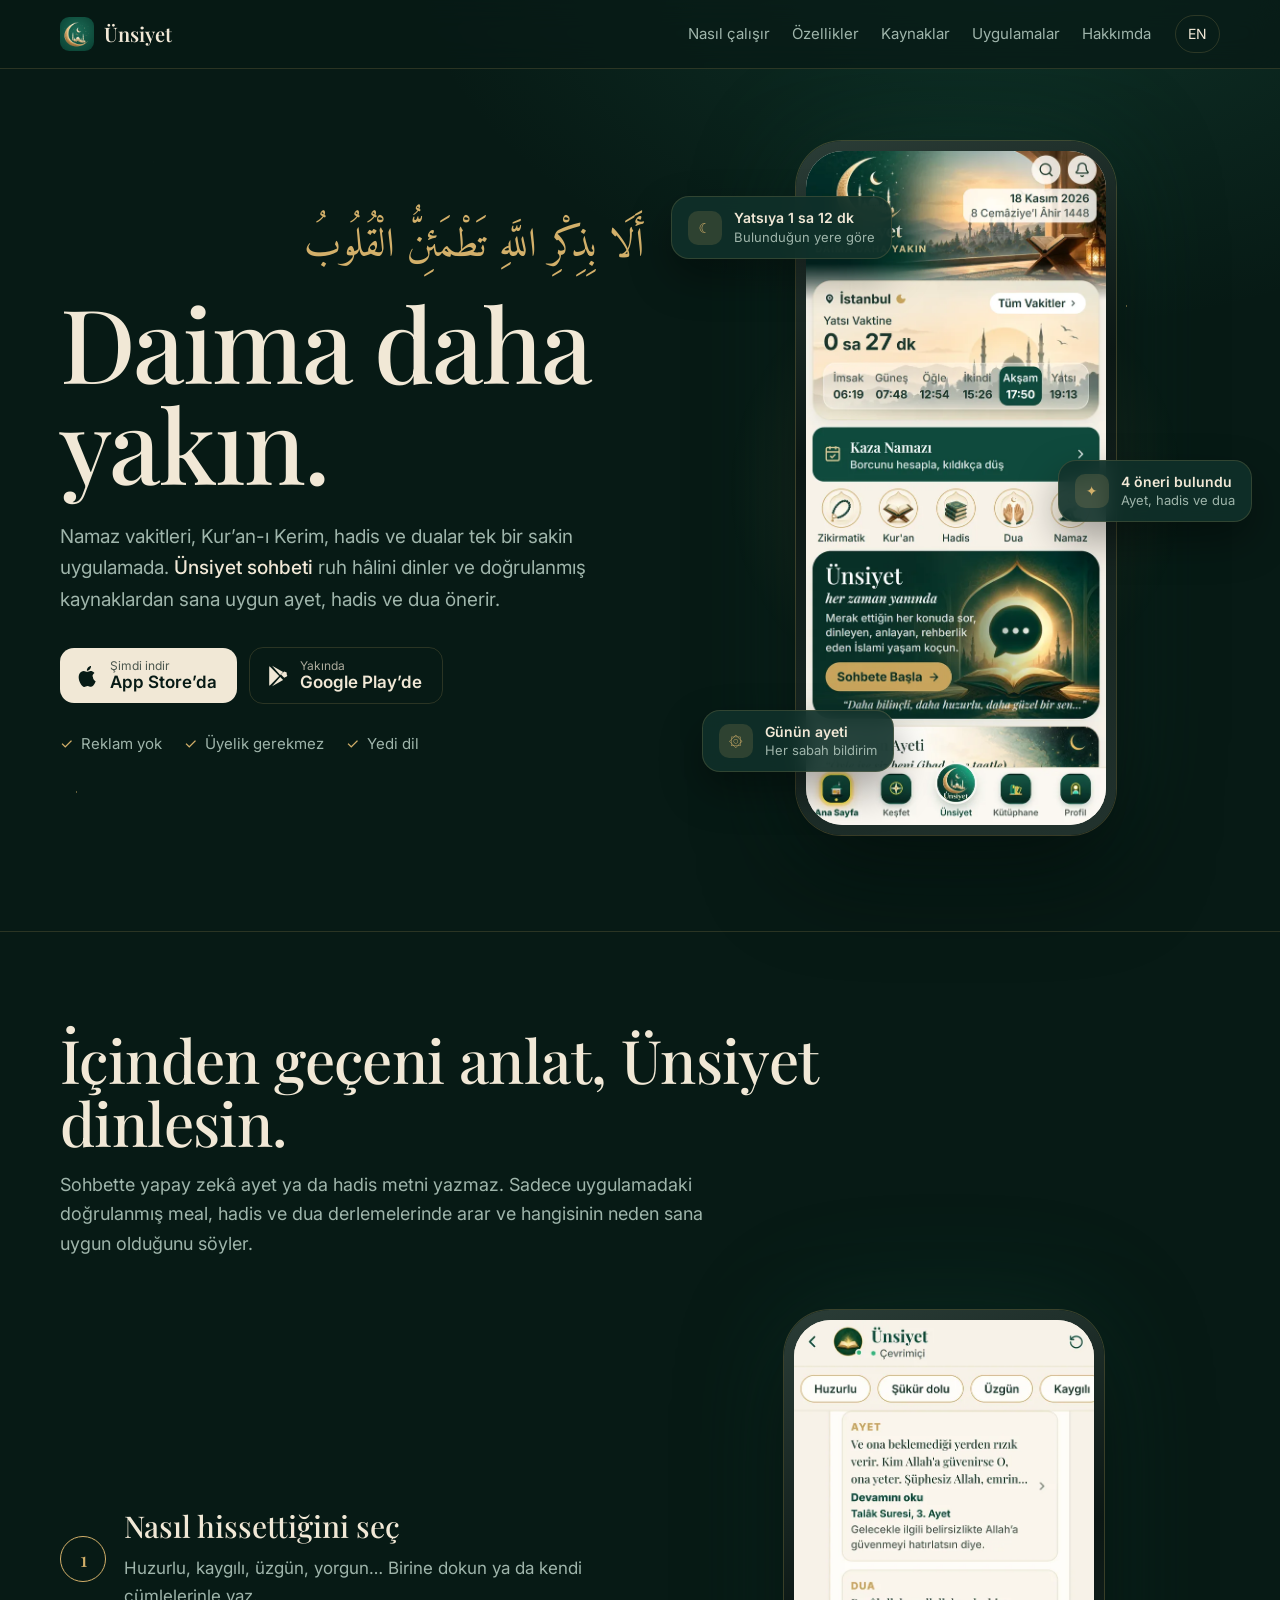
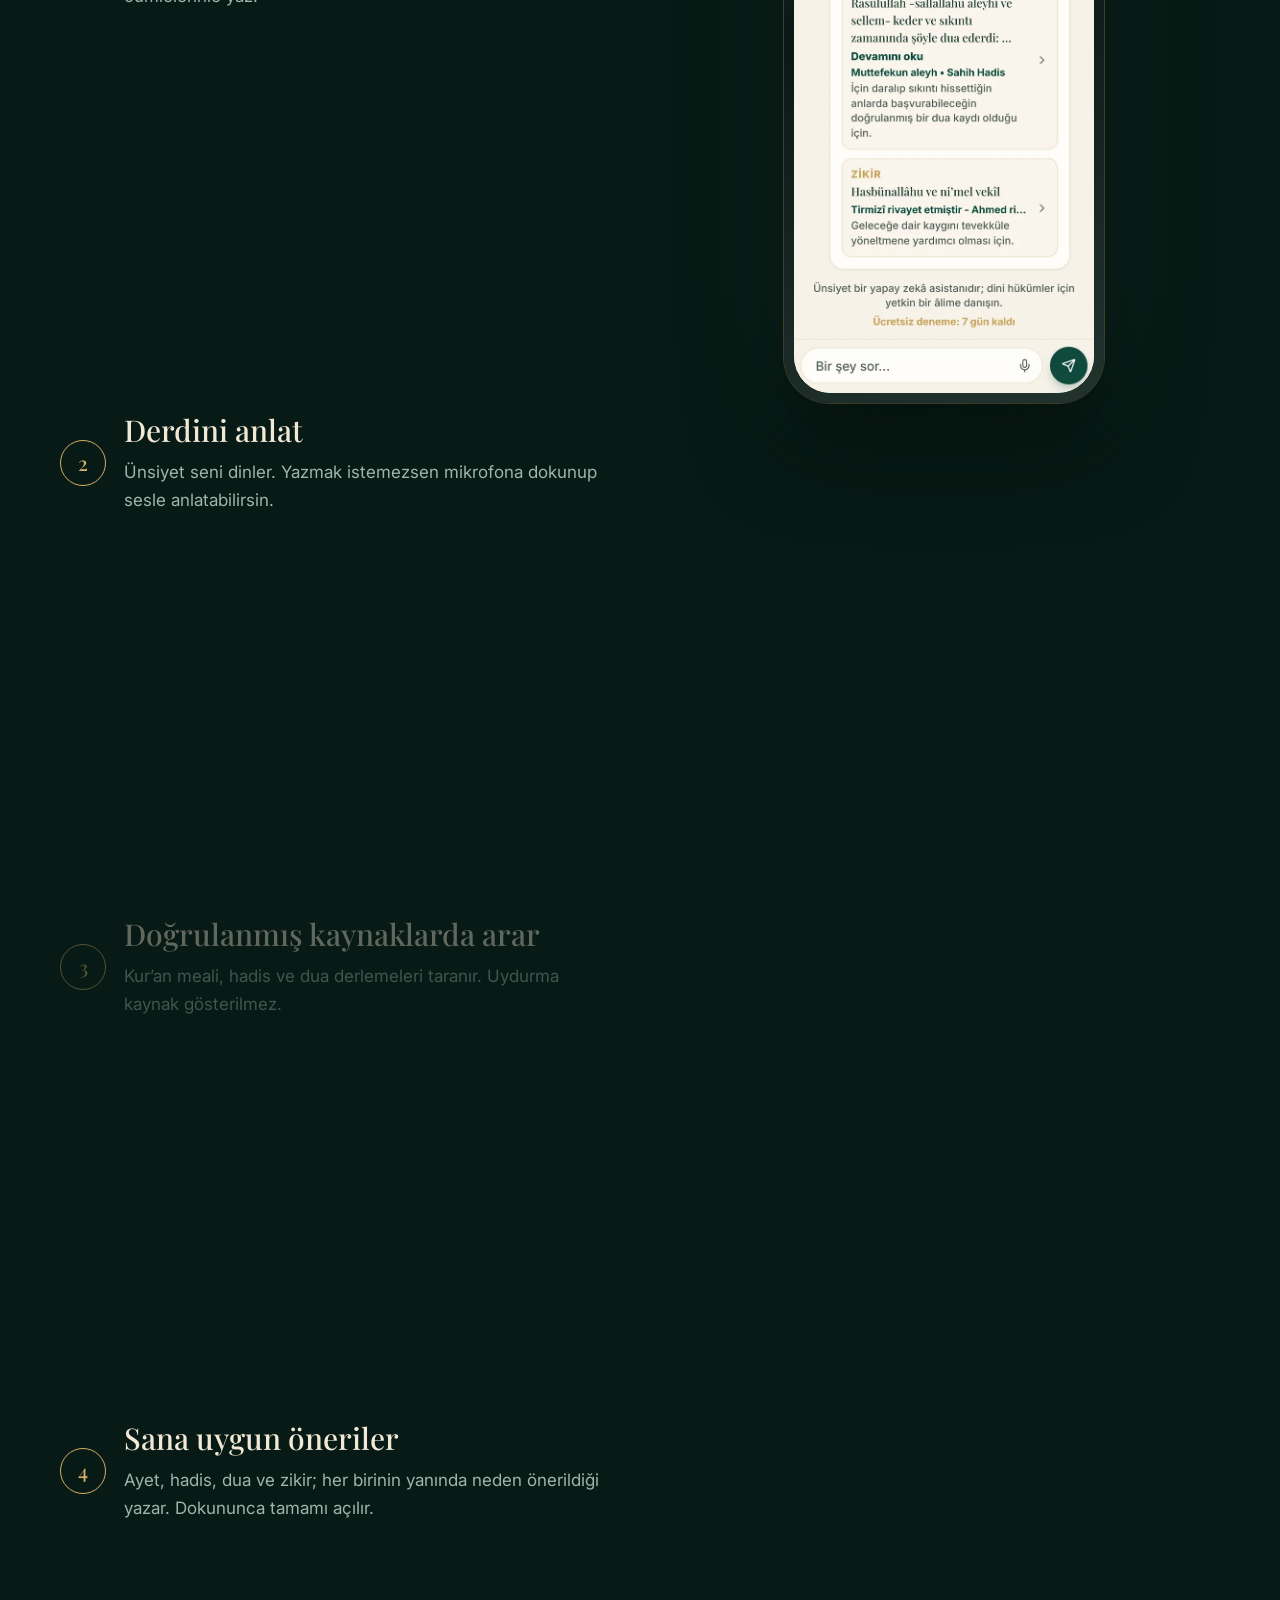
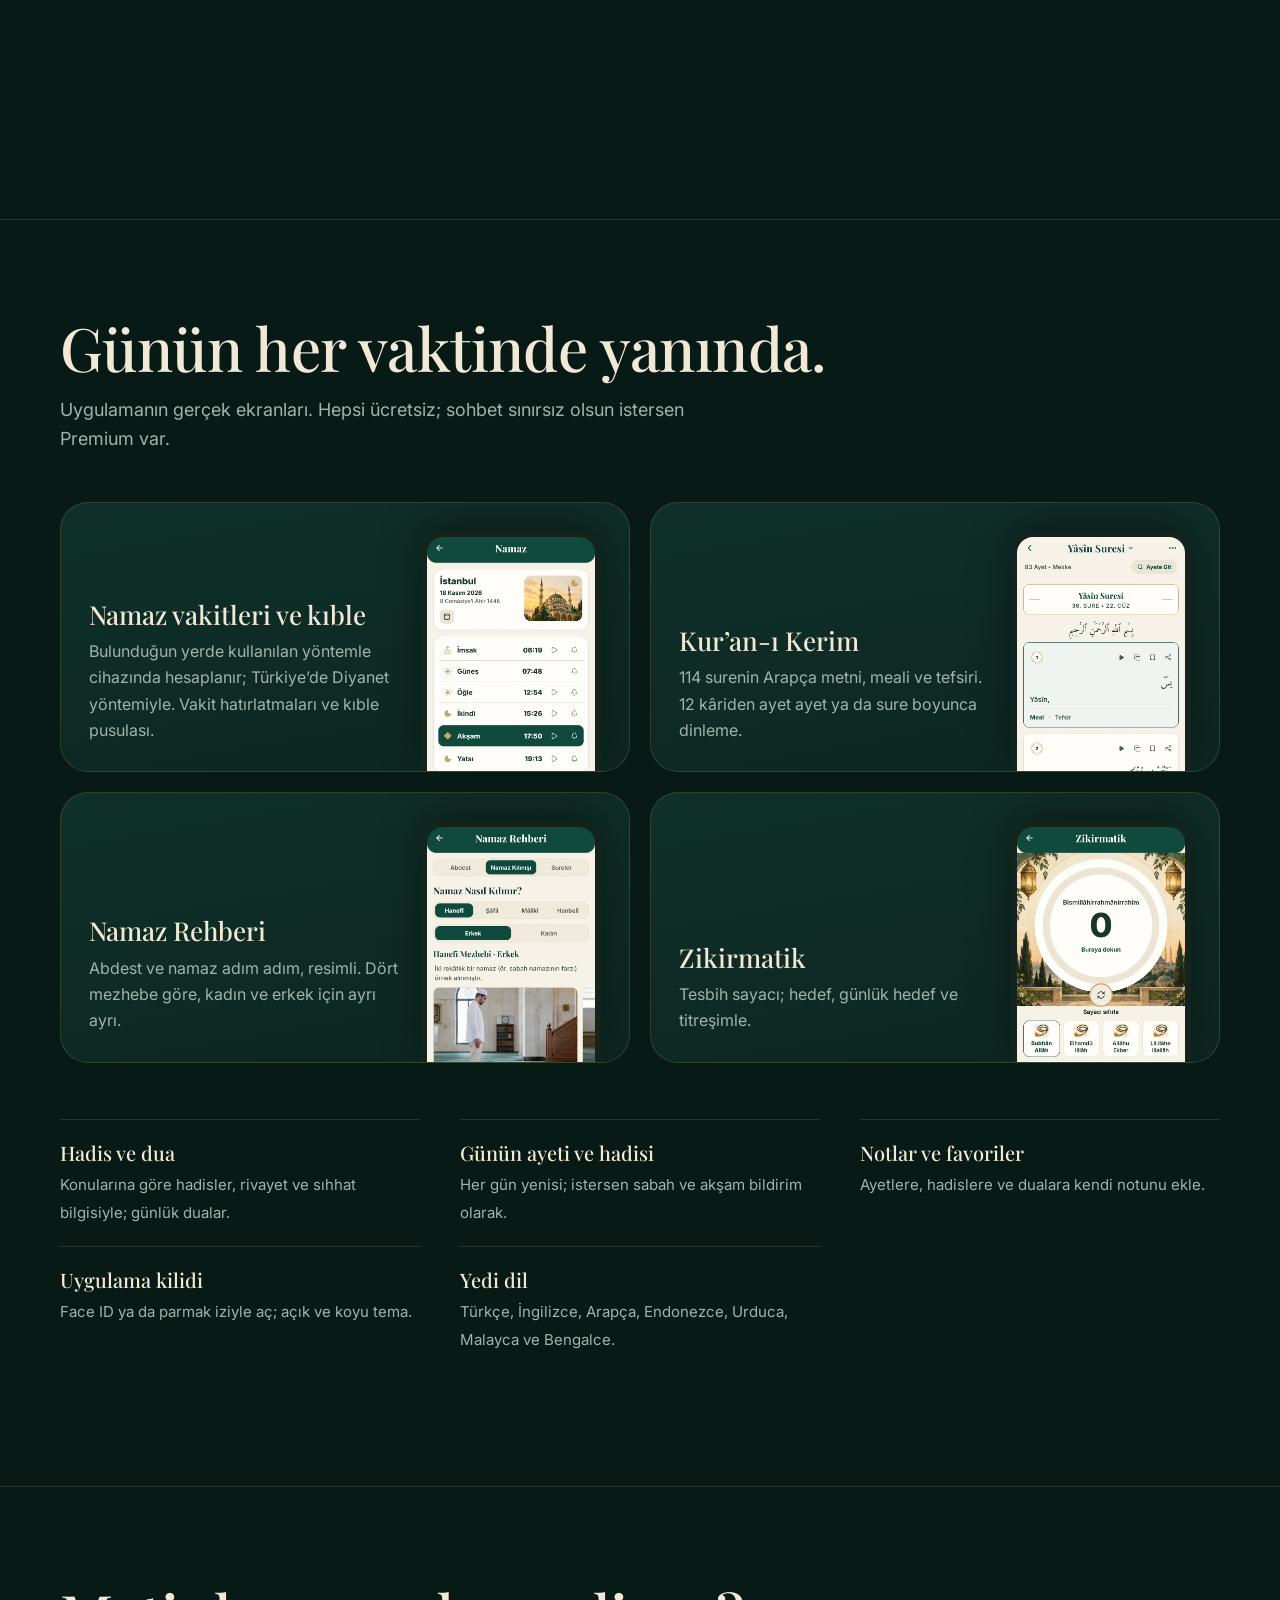
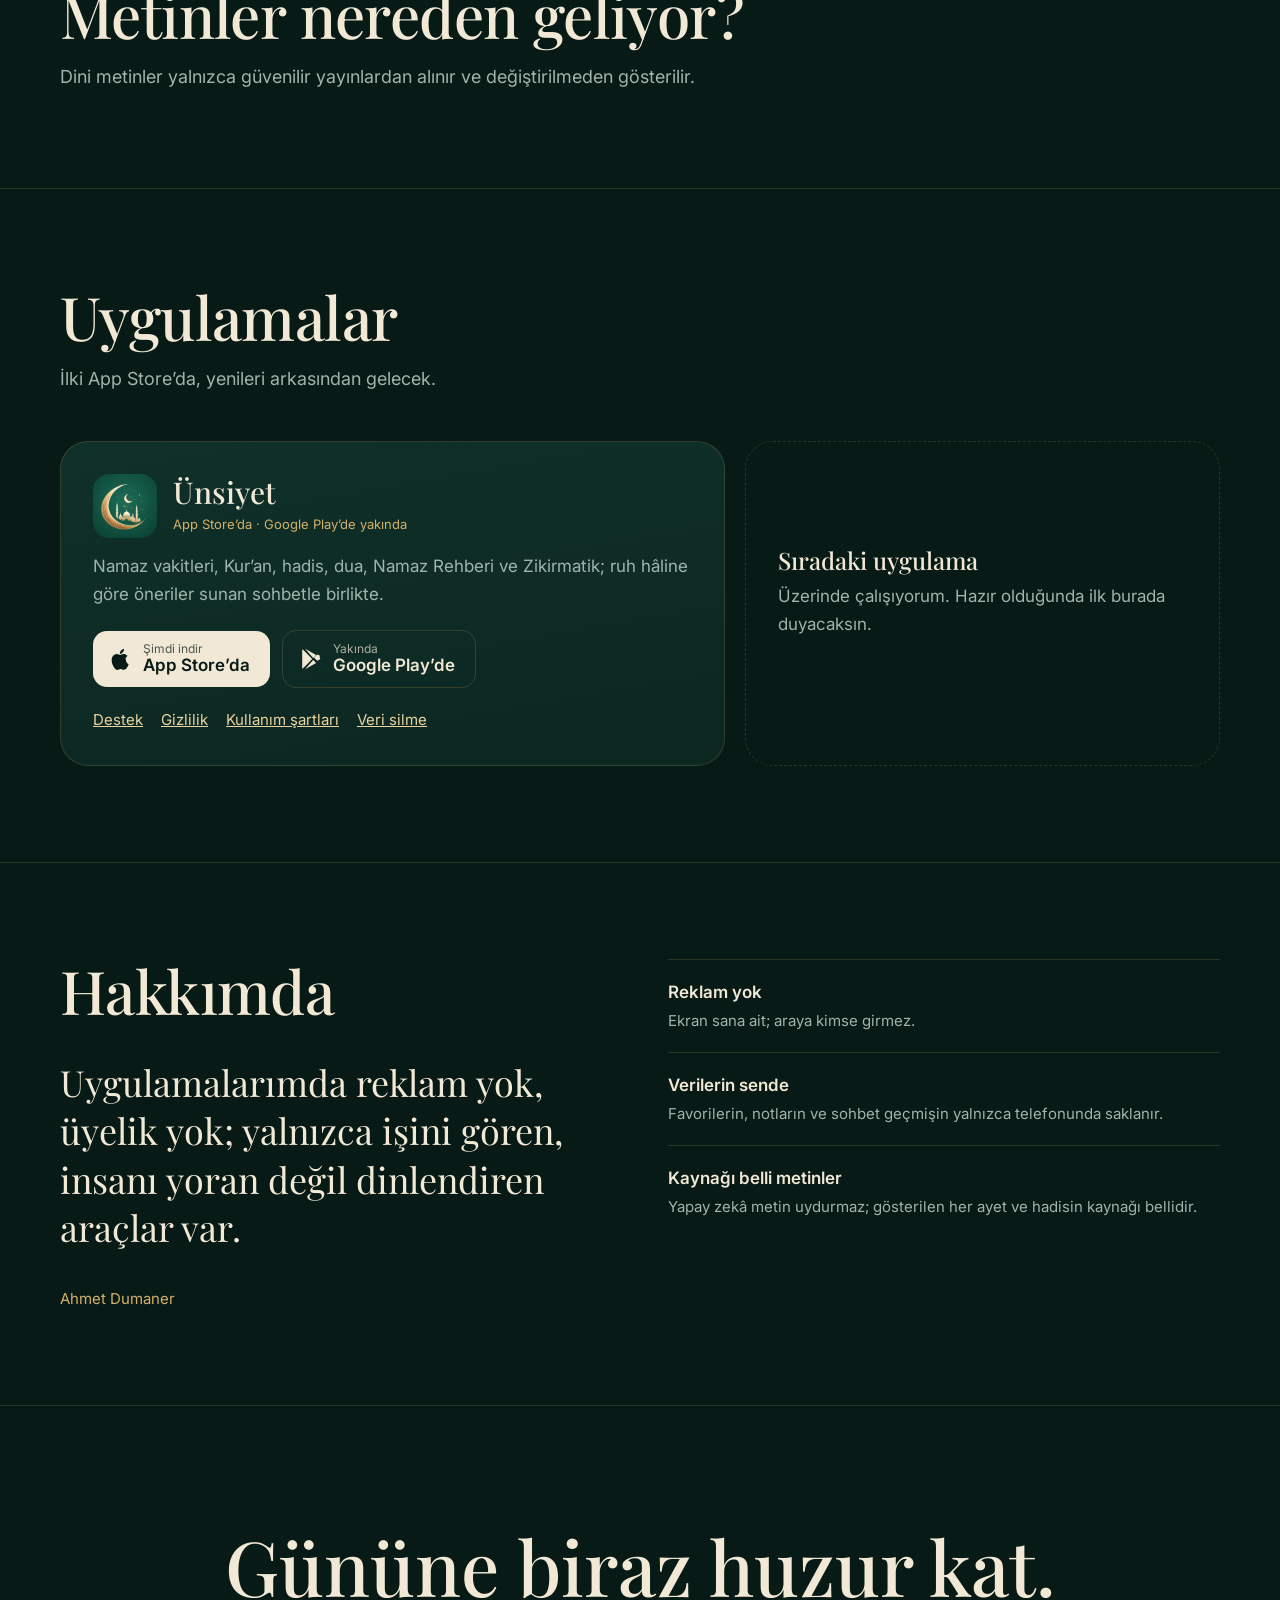
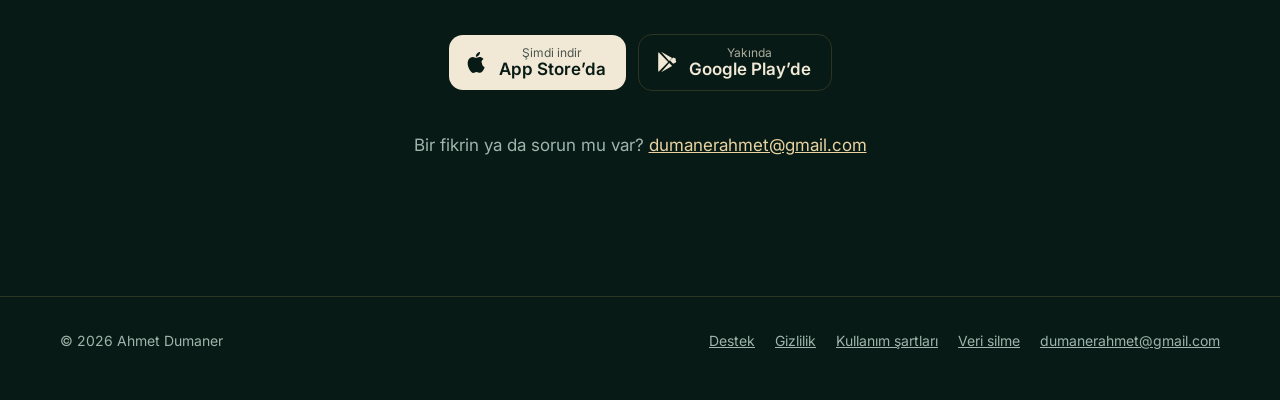
==== commit b8b903e2: "Link the terms of service from every page Co-Authored-By: Claude Opus 5.5 <noreply@anthropic.com> Cl" ====
--- a/index.html
+++ b/index.html
@@ -79,7 +79,7 @@
 <p>Namaz vakitleri, Kur’an, hadis, dua, Namaz Rehberi ve Zikirmatik; ruh hâline göre öneriler sunan sohbetle birlikte.</p><div class="actions">
 <a class="store" href="https://apps.apple.com/tr/app/id6824037334" target="_blank" rel="noopener"><svg viewBox="0 0 24 24" aria-hidden="true"><path fill="currentColor" d="M16.4 12.6c0-2.4 2-3.6 2.1-3.7-1.2-1.7-3-1.9-3.6-2-1.5-.2-3 .9-3.8.9s-2-.9-3.3-.9C6.1 7 4.5 8 3.6 9.6c-1.9 3.2-.5 8 1.3 10.6.9 1.3 2 2.7 3.3 2.7 1.3-.1 1.8-.9 3.4-.9s2 .9 3.4.8c1.4 0 2.3-1.3 3.2-2.6 1-1.5 1.4-2.9 1.4-3-.1 0-2.7-1-2.7-4.6zM13.9 5.2c.7-.9 1.2-2 1.1-3.2-1 0-2.3.7-3 1.6-.7.8-1.3 2-1.1 3.1 1.1.1 2.3-.6 3-1.5z"/></svg><span><small>Şimdi indir</small><b>App Store’da</b></span></a>
 <a class="store ghost" aria-disabled="true"><svg viewBox="0 0 24 24" aria-hidden="true"><path fill="currentColor" d="M3.6 2.3c-.3.3-.4.7-.4 1.2v17c0 .5.1.9.4 1.2l9.6-9.7-9.6-9.7zm10.6 10.7 2.9 2.9-11 6.3 8.1-9.2zm0-2L6.1 1.8l11 6.3-2.9 2.9zm6.5-.4c.7.4.7 1.4 0 1.8l-2.5 1.4-3.2-3.2 3.2-3.2 2.5 1.2z"/></svg><span><small>Yakında</small><b>Google Play’de</b></span></a>
-</div><div class="links"><a href="/unsiyet/support.html#tr">Destek</a><a href="/unsiyet/privacy.html#tr">Gizlilik</a><a href="/unsiyet/delete-data.html#tr">Veri silme</a></div></article>
+</div><div class="links"><a href="/unsiyet/support.html#tr">Destek</a><a href="/unsiyet/privacy.html#tr">Gizlilik</a><a href="/unsiyet/terms.html#tr">Kullanım şartları</a><a href="/unsiyet/delete-data.html#tr">Veri silme</a></div></article>
 <article class="app-card next"><h3>Sıradaki uygulama</h3><p>Üzerinde çalışıyorum. Hazır olduğunda ilk burada duyacaksın.</p></article>
 </div>
 </div></section>
@@ -98,7 +98,7 @@
 <p>Bir fikrin ya da sorun mu var? <a href="mailto:dumanerahmet@gmail.com">dumanerahmet@gmail.com</a></p>
 </div></section>
 </main>
-<footer class="site"><div class="wrap"><span>© 2026 Ahmet Dumaner</span><nav><a href="/unsiyet/support.html#tr">Destek</a><a href="/unsiyet/privacy.html#tr">Gizlilik</a><a href="/unsiyet/delete-data.html#tr">Veri silme</a><a href="mailto:dumanerahmet@gmail.com">dumanerahmet@gmail.com</a></nav></div></footer>
+<footer class="site"><div class="wrap"><span>© 2026 Ahmet Dumaner</span><nav><a href="/unsiyet/support.html#tr">Destek</a><a href="/unsiyet/privacy.html#tr">Gizlilik</a><a href="/unsiyet/terms.html#tr">Kullanım şartları</a><a href="/unsiyet/delete-data.html#tr">Veri silme</a><a href="mailto:dumanerahmet@gmail.com">dumanerahmet@gmail.com</a></nav></div></footer>
 <script src="/assets/site.js" defer></script>
 </body>
 </html>
